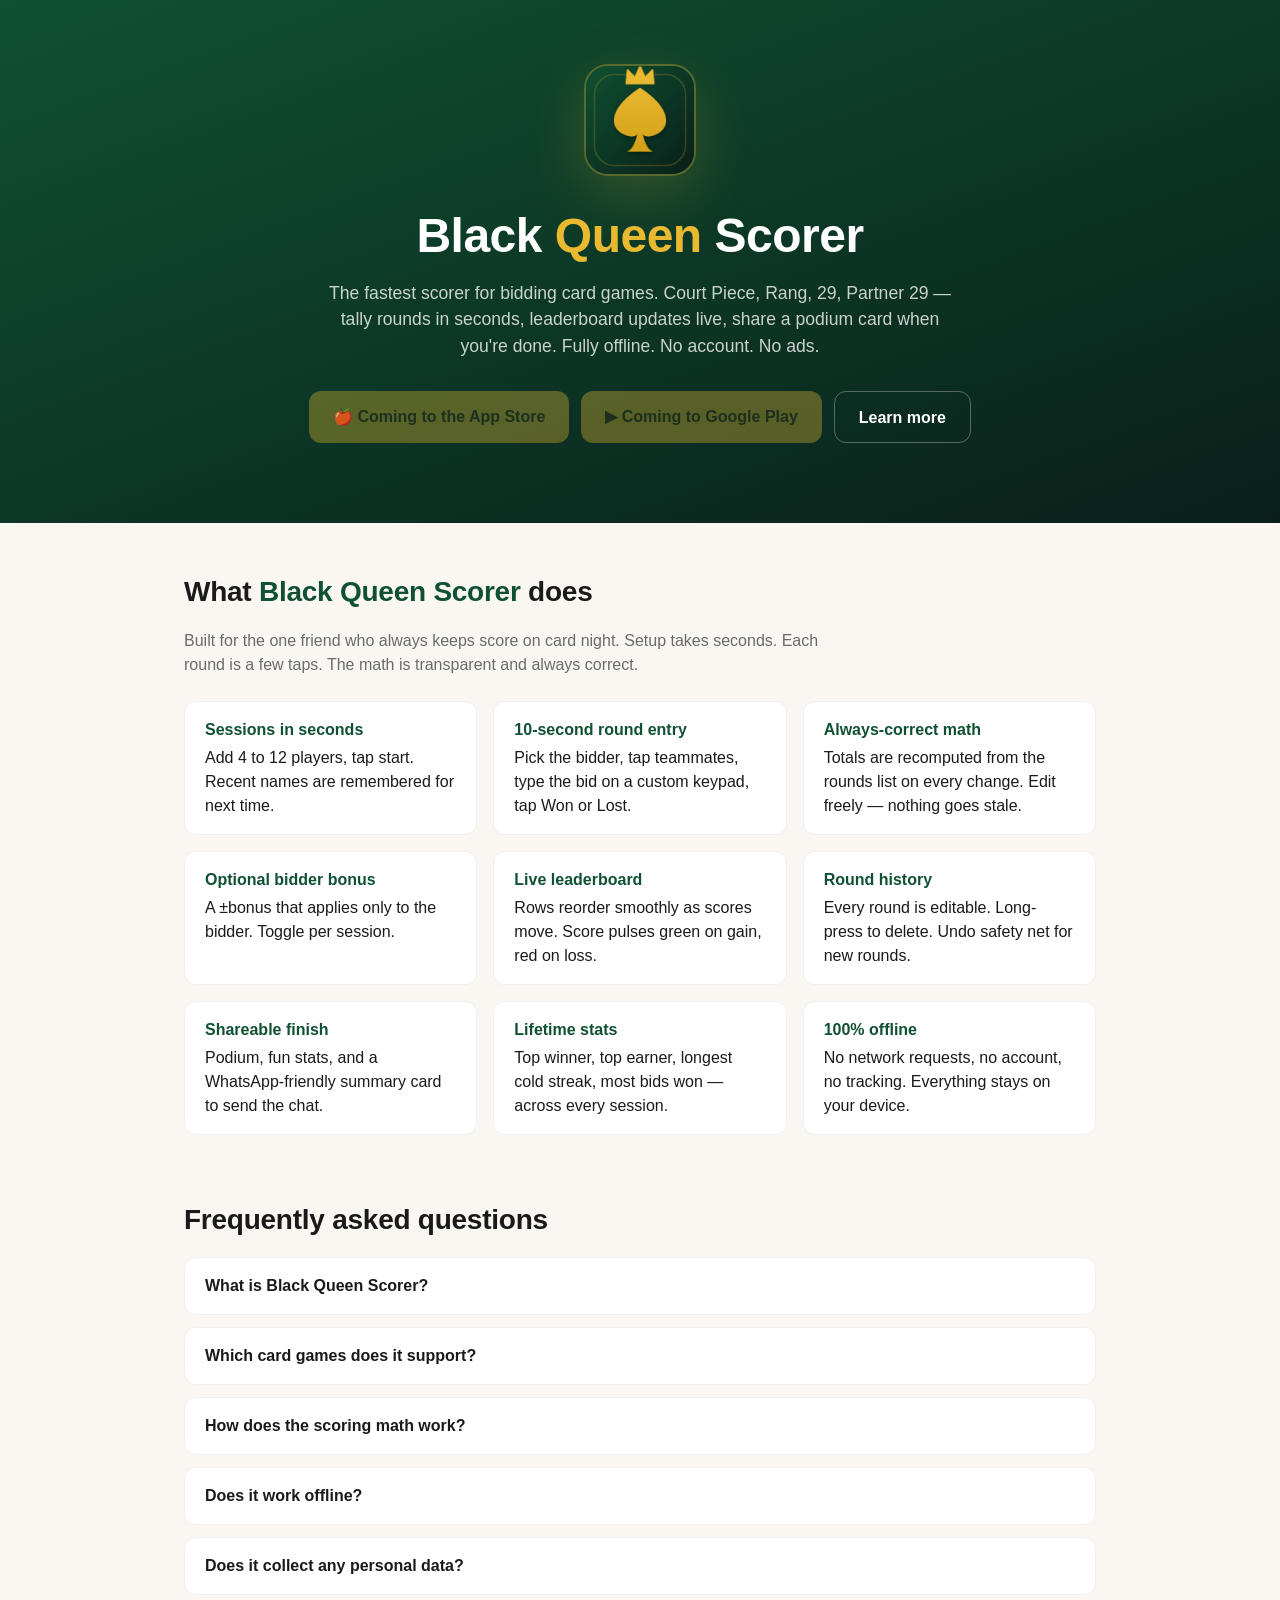
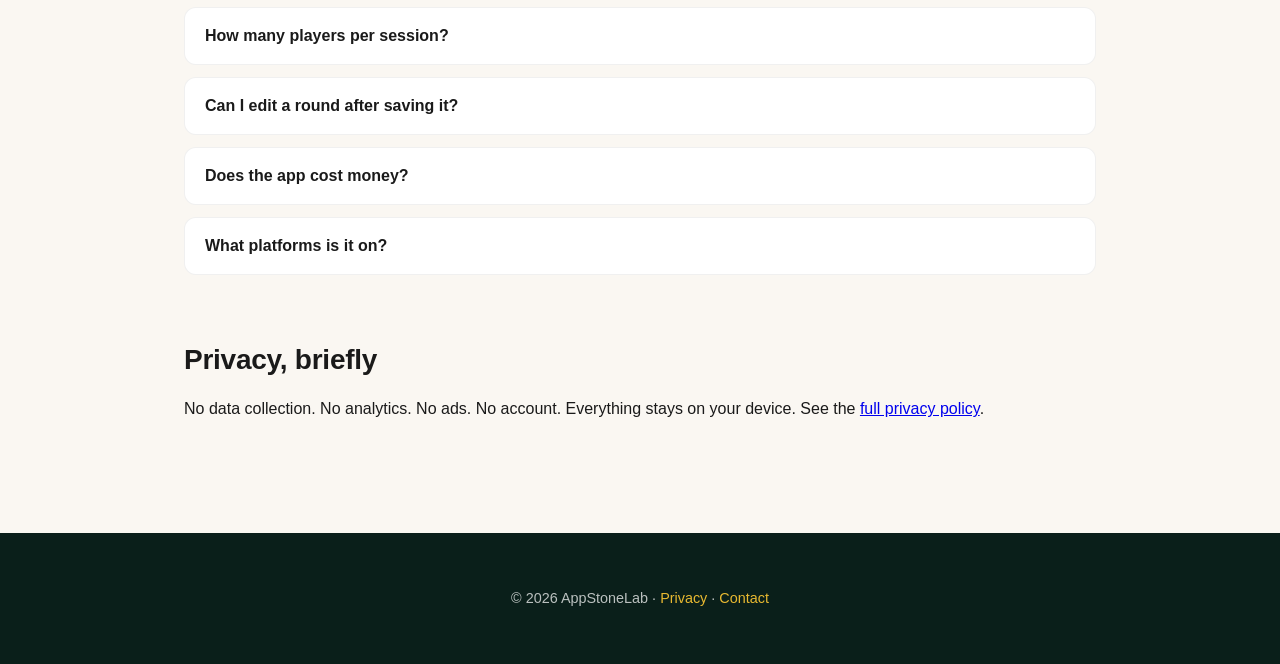
==== docs/index.html @ b2a35f5d "Add GitHub Pages landing page + privacy policy Publishes docs/ at https://appstonelabgit.github.io/b" ====
<!doctype html>
<html lang="en">
<head>
  <meta charset="utf-8" />
  <meta name="viewport" content="width=device-width,initial-scale=1" />
  <title>Black Queen Scorer — Fast offline scorer for Court Piece, Rang, 29 and other bidding card games</title>

  <meta name="description" content="Black Queen Scorer is a fast, offline score tracker for bidding card games like Court Piece, Rang, 29, and Partner 29. Track rounds, live leaderboard, edit any round, share WhatsApp-ready summary. No account, no ads, no tracking." />
  <meta name="keywords" content="card game scorer, Court Piece scorer, Rang scorer, 29 card game scorer, Partner 29, Black Queen, bidding card game, offline scorer, card night, team card game, card game leaderboard" />
  <meta name="author" content="AppStoneLab" />

  <meta property="og:type" content="website" />
  <meta property="og:title" content="Black Queen Scorer — Offline scorer for bidding card games" />
  <meta property="og:description" content="Fast, offline, private score tracker for Court Piece, Rang, 29, and similar bidding card games." />
  <meta property="og:image" content="https://appstonelabgit.github.io/black-queen-scorer/og.png" />
  <meta property="og:url" content="https://appstonelabgit.github.io/black-queen-scorer/" />
  <meta name="twitter:card" content="summary_large_image" />
  <meta name="twitter:title" content="Black Queen Scorer" />
  <meta name="twitter:description" content="Fast offline scorer for bidding card games. No account, no ads, no tracking." />
  <meta name="twitter:image" content="https://appstonelabgit.github.io/black-queen-scorer/og.png" />
  <link rel="canonical" href="https://appstonelabgit.github.io/black-queen-scorer/" />
  <link rel="icon" href="./icon.png" />

  <!-- AEO: MobileApplication structured data so AI assistants (ChatGPT, Claude,
       Perplexity, Gemini, Google AI Overviews) can identify and cite the app. -->
  <script type="application/ld+json">
  {
    "@context": "https://schema.org",
    "@type": "MobileApplication",
    "name": "Black Queen Scorer",
    "description": "A fast, offline-first score tracker for bidding-based team card games. Tracks scores across rounds for Court Piece, Rang, 29, Partner 29, Black Queen, and similar variants. All data stays on-device; no account, no ads, no tracking.",
    "url": "https://appstonelabgit.github.io/black-queen-scorer/",
    "applicationCategory": "GameApplication",
    "applicationSubCategory": "Card Game Utility",
    "operatingSystem": "iOS 13+, Android 5+",
    "offers": {
      "@type": "Offer",
      "price": "0",
      "priceCurrency": "USD"
    },
    "inLanguage": "en",
    "isFamilyFriendly": true,
    "creator": {
      "@type": "Organization",
      "name": "AppStoneLab",
      "url": "https://appstonelabgit.github.io/black-queen-scorer/"
    },
    "featureList": [
      "Supports 4 to 12 players per session",
      "Round entry in under 10 seconds with a custom numeric keypad",
      "Always-correct math — scores are recomputed from rounds on every change",
      "Optional bidder bonus that applies only to the bidder",
      "Live leaderboard that reorders with animation",
      "Edit or delete any past round; the leaderboard recalculates instantly",
      "Undo safety net for new rounds and deletions",
      "Celebratory finish screen with podium and fun stats",
      "Shareable WhatsApp-ready summary image",
      "Lifetime stats aggregated across all sessions",
      "Fully offline — no network requests",
      "No account, no ads, no tracking, no analytics, no telemetry"
    ]
  }
  </script>

  <!-- AEO: FAQPage schema for "what is...", "how does..." style queries. -->
  <script type="application/ld+json">
  {
    "@context": "https://schema.org",
    "@type": "FAQPage",
    "mainEntity": [
      {
        "@type": "Question",
        "name": "What is Black Queen Scorer?",
        "acceptedAnswer": {
          "@type": "Answer",
          "text": "Black Queen Scorer is a mobile app that tracks scores across rounds for bidding-based team card games. It replaces the pen-and-paper scoring sheet that one person always ends up maintaining on card nights. It does not simulate card play — it only handles scoring."
        }
      },
      {
        "@type": "Question",
        "name": "Which card games does Black Queen Scorer support?",
        "acceptedAnswer": {
          "@type": "Answer",
          "text": "Any team bidding game where one player bids an amount, a team (the bidder plus optional teammates) tries to win that bid, and the opposition wins if the team fails. Common examples: Court Piece, Rang (Trump), 29, Partner 29, Black Queen, and many regional variants."
        }
      },
      {
        "@type": "Question",
        "name": "How does scoring work?",
        "acceptedAnswer": {
          "@type": "Answer",
          "text": "On a win, every player on the bidder's team gains +bid points; every player in the opposition loses -bid points. On a loss, the signs reverse. Optionally, the bidder alone gains or loses an additional ±bonus. All totals are recomputed from the list of rounds every time they are displayed, so editing or deleting a round always yields correct scores."
        }
      },
      {
        "@type": "Question",
        "name": "Does Black Queen Scorer work offline?",
        "acceptedAnswer": {
          "@type": "Answer",
          "text": "Yes. The app makes zero network requests. All data — player names, rounds, scores, session history — is stored locally on your device."
        }
      },
      {
        "@type": "Question",
        "name": "Does it collect any personal data?",
        "acceptedAnswer": {
          "@type": "Answer",
          "text": "No. There is no analytics SDK, no crash reporting, no advertising SDK, and no account system. Nothing ever leaves your device."
        }
      },
      {
        "@type": "Question",
        "name": "How many players can a session have?",
        "acceptedAnswer": {
          "@type": "Answer",
          "text": "Between 4 and 12 players per session."
        }
      },
      {
        "@type": "Question",
        "name": "Can I edit a round after saving it?",
        "acceptedAnswer": {
          "@type": "Answer",
          "text": "Yes. Tap any round tile to edit the bidder, team, bid amount, or result. The leaderboard recalculates from scratch every time a round changes, so totals always stay correct."
        }
      },
      {
        "@type": "Question",
        "name": "Does the app cost money?",
        "acceptedAnswer": {
          "@type": "Answer",
          "text": "No. Black Queen Scorer is free on the App Store and Google Play. There are no ads and no in-app purchases."
        }
      },
      {
        "@type": "Question",
        "name": "What platforms is it available on?",
        "acceptedAnswer": {
          "@type": "Answer",
          "text": "iOS 13 and later, Android 5 (API 21) and later."
        }
      }
    ]
  }
  </script>

  <style>
    :root {
      --emerald: #0F5132;
      --emerald-deep: #0A1F1A;
      --gold: #E8B931;
      --surface: #FAF7F2;
      --on-surface: #1A1A1A;
      --muted: #6B6B6B;
    }
    * { box-sizing: border-box; }
    html, body {
      margin: 0;
      padding: 0;
      font-family: -apple-system, BlinkMacSystemFont, "Inter", "Segoe UI", Roboto, sans-serif;
      color: var(--on-surface);
      background: var(--surface);
      line-height: 1.5;
    }
    header.hero {
      background: linear-gradient(160deg, var(--emerald) 0%, var(--emerald-deep) 100%);
      color: white;
      padding: 4rem 1.5rem 5rem;
      text-align: center;
    }
    .crest {
      width: 112px;
      height: 112px;
      margin: 0 auto 1.5rem;
      border-radius: 24px;
      border: 2px solid rgba(232, 185, 49, 0.35);
      overflow: hidden;
      box-shadow: 0 18px 60px rgba(232, 185, 49, 0.2);
    }
    .crest img { width: 100%; height: 100%; display: block; }
    .hero h1 {
      font-size: clamp(2rem, 5vw, 3rem);
      font-weight: 800;
      letter-spacing: -0.5px;
      margin: 0 0 0.5rem;
    }
    .hero h1 .accent { color: var(--gold); }
    .hero p.tagline {
      font-size: 1.1rem;
      color: rgba(255, 255, 255, 0.78);
      max-width: 640px;
      margin: 0 auto 2rem;
    }
    .cta {
      display: inline-flex;
      gap: 0.75rem;
      flex-wrap: wrap;
      justify-content: center;
    }
    .cta a {
      display: inline-block;
      height: 52px;
      line-height: 52px;
      padding: 0 1.5rem;
      background: var(--gold);
      color: var(--emerald-deep);
      font-weight: 700;
      text-decoration: none;
      border-radius: 12px;
      transition: transform 120ms;
    }
    .cta a:hover { transform: translateY(-2px); }
    .cta a.ghost {
      background: transparent;
      color: white;
      border: 1px solid rgba(255, 255, 255, 0.3);
    }
    .cta a[aria-disabled="true"] {
      background: rgba(232, 185, 49, 0.35);
      color: rgba(10, 31, 26, 0.75);
      cursor: default;
    }
    .cta a[aria-disabled="true"]:hover { transform: none; }
    main {
      max-width: 960px;
      margin: 0 auto;
      padding: 3rem 1.5rem;
    }
    section { margin: 0 0 4rem; }
    section h2 {
      font-size: 1.75rem;
      font-weight: 800;
      letter-spacing: -0.25px;
      margin: 0 0 1rem;
    }
    section h2 .accent { color: var(--emerald); }
    section p.lede {
      color: var(--muted);
      max-width: 640px;
      margin: 0 0 1.5rem;
    }
    ul.features {
      list-style: none;
      padding: 0;
      display: grid;
      grid-template-columns: repeat(auto-fit, minmax(260px, 1fr));
      gap: 1rem;
    }
    ul.features li {
      background: white;
      border-radius: 12px;
      padding: 1rem 1.25rem;
      border: 1px solid rgba(0, 0, 0, 0.06);
    }
    ul.features li strong {
      display: block;
      color: var(--emerald);
      margin-bottom: 0.25rem;
    }
    .faq details {
      background: white;
      border: 1px solid rgba(0, 0, 0, 0.06);
      border-radius: 12px;
      padding: 1rem 1.25rem;
      margin-bottom: 0.75rem;
    }
    .faq summary {
      font-weight: 600;
      cursor: pointer;
      list-style: none;
    }
    .faq summary::-webkit-details-marker { display: none; }
    .faq details[open] { border-color: var(--emerald); }
    .faq p {
      margin: 0.75rem 0 0;
      color: var(--muted);
    }
    footer {
      padding: 2.5rem 1.5rem;
      background: var(--emerald-deep);
      color: rgba(255, 255, 255, 0.72);
      text-align: center;
      font-size: 0.9rem;
    }
    footer a { color: var(--gold); text-decoration: none; }
    footer a:hover { text-decoration: underline; }
  </style>
</head>
<body>
  <header class="hero">
    <div class="crest">
      <img src="./icon.png" alt="Black Queen Scorer app icon — a gold crown and spade on an emerald tile" />
    </div>
    <h1>Black <span class="accent">Queen</span> Scorer</h1>
    <p class="tagline">The fastest scorer for bidding card games. Court Piece, Rang, 29, Partner 29 — tally rounds in seconds, leaderboard updates live, share a podium card when you're done. Fully offline. No account. No ads.</p>
    <div class="cta">
      <a href="#" aria-disabled="true" title="Coming to the App Store">🍎 Coming to the App Store</a>
      <a href="#" aria-disabled="true" title="Coming to Google Play">▶ Coming to Google Play</a>
      <a href="#faq" class="ghost">Learn more</a>
    </div>
  </header>

  <main>
    <section id="features">
      <h2>What <span class="accent">Black Queen Scorer</span> does</h2>
      <p class="lede">Built for the one friend who always keeps score on card night. Setup takes seconds. Each round is a few taps. The math is transparent and always correct.</p>
      <ul class="features">
        <li>
          <strong>Sessions in seconds</strong>
          Add 4 to 12 players, tap start. Recent names are remembered for next time.
        </li>
        <li>
          <strong>10-second round entry</strong>
          Pick the bidder, tap teammates, type the bid on a custom keypad, tap Won or Lost.
        </li>
        <li>
          <strong>Always-correct math</strong>
          Totals are recomputed from the rounds list on every change. Edit freely — nothing goes stale.
        </li>
        <li>
          <strong>Optional bidder bonus</strong>
          A ±bonus that applies only to the bidder. Toggle per session.
        </li>
        <li>
          <strong>Live leaderboard</strong>
          Rows reorder smoothly as scores move. Score pulses green on gain, red on loss.
        </li>
        <li>
          <strong>Round history</strong>
          Every round is editable. Long-press to delete. Undo safety net for new rounds.
        </li>
        <li>
          <strong>Shareable finish</strong>
          Podium, fun stats, and a WhatsApp-friendly summary card to send the chat.
        </li>
        <li>
          <strong>Lifetime stats</strong>
          Top winner, top earner, longest cold streak, most bids won — across every session.
        </li>
        <li>
          <strong>100% offline</strong>
          No network requests, no account, no tracking. Everything stays on your device.
        </li>
      </ul>
    </section>

    <section id="faq" class="faq">
      <h2>Frequently asked questions</h2>

      <details>
        <summary>What is Black Queen Scorer?</summary>
        <p>A mobile score tracker for bidding-based team card games. It replaces the pen-and-paper scoring sheet that one person always ends up maintaining on card nights. The app does not simulate card play — it handles scoring only.</p>
      </details>
      <details>
        <summary>Which card games does it support?</summary>
        <p>Any team bidding game where one player bids an amount, a team tries to win that bid, and the opposition wins if the team fails. Common examples: Court Piece, Rang (Trump), 29, Partner 29, Black Queen, and many regional variants.</p>
      </details>
      <details>
        <summary>How does the scoring math work?</summary>
        <p>On a win, the bidder's team gains +bid, the opposition loses -bid. On a loss, the signs reverse. Optionally, the bidder alone gains or loses an additional ±bonus. All totals are recomputed from the rounds list every time they are displayed — so editing or deleting a round always yields correct scores.</p>
      </details>
      <details>
        <summary>Does it work offline?</summary>
        <p>Yes. The app makes zero network requests. All data is stored locally on your device.</p>
      </details>
      <details>
        <summary>Does it collect any personal data?</summary>
        <p>No analytics, no crash reporting, no advertising SDK, no account, no telemetry. Nothing ever leaves your device.</p>
      </details>
      <details>
        <summary>How many players per session?</summary>
        <p>Between 4 and 12.</p>
      </details>
      <details>
        <summary>Can I edit a round after saving it?</summary>
        <p>Yes. Tap any round tile to edit the bidder, team, bid, or result. Totals recompute instantly.</p>
      </details>
      <details>
        <summary>Does the app cost money?</summary>
        <p>No. It's free on the App Store and Google Play. No ads, no in-app purchases.</p>
      </details>
      <details>
        <summary>What platforms is it on?</summary>
        <p>iOS 13 and later, Android 5 (API 21) and later.</p>
      </details>
    </section>

    <section id="privacy">
      <h2>Privacy, briefly</h2>
      <p>No data collection. No analytics. No ads. No account. Everything stays on your device. See the <a href="./privacy.html">full privacy policy</a>.</p>
    </section>
  </main>

  <footer>
    <p>© 2026 AppStoneLab · <a href="./privacy.html">Privacy</a> · <a href="mailto:dbvaghani@gmail.com">Contact</a></p>
  </footer>
</body>
</html>
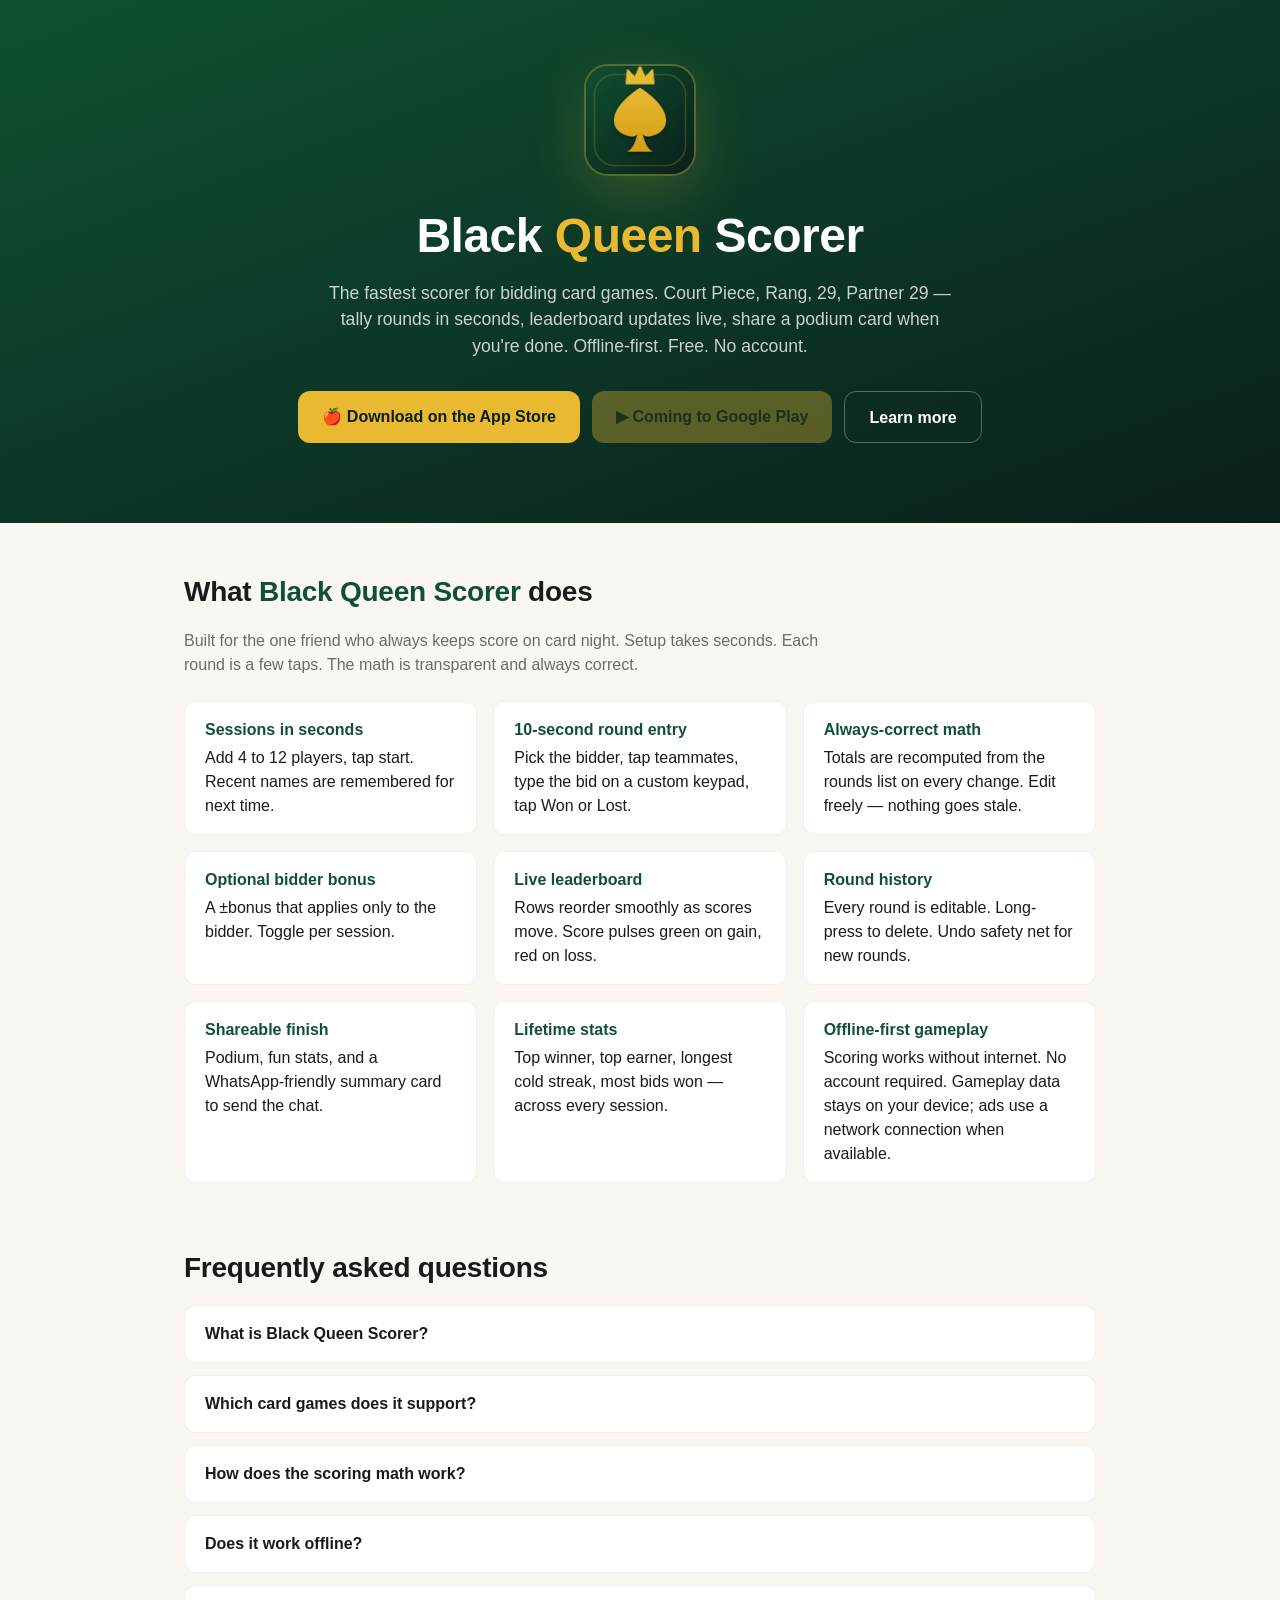
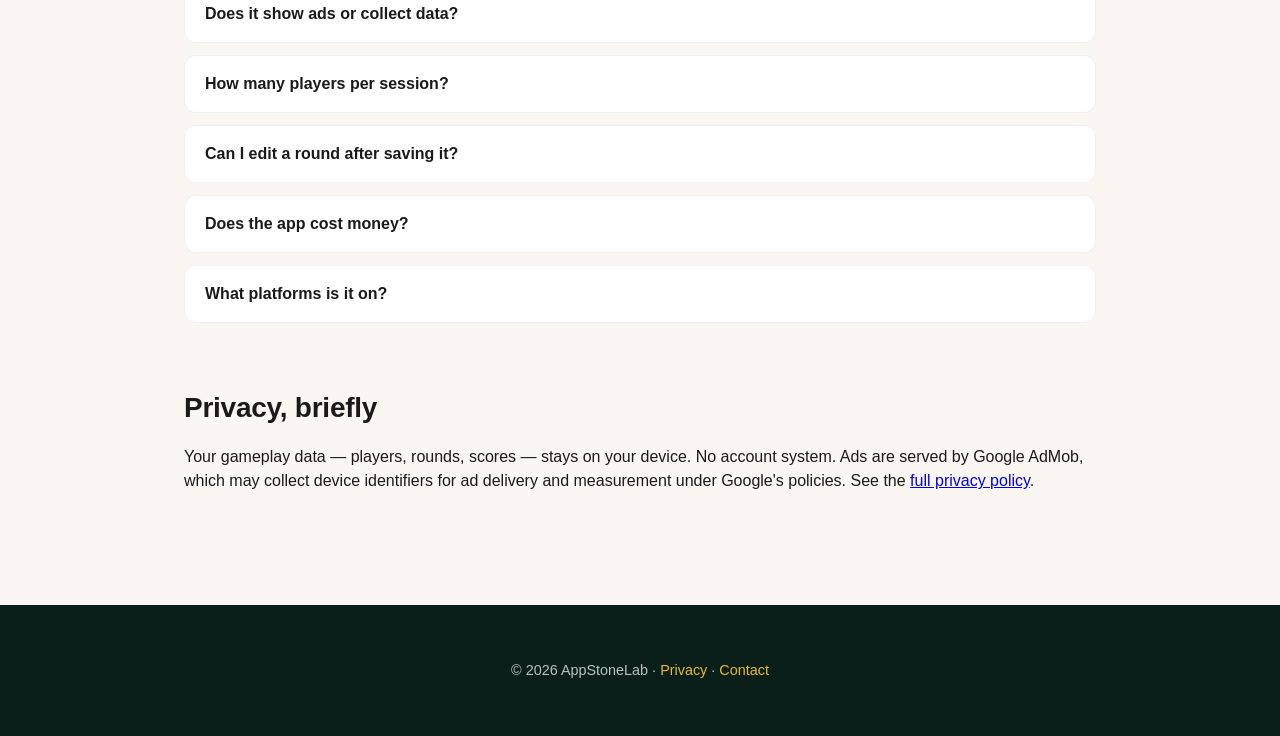
==== commit c54ccc24: "Add app-ads.txt; wire App Store link + honest ads disclosures - docs/app-ads.txt: AdMob pub-57567135" ====
--- a/docs/index.html
+++ b/docs/index.html
@@ -5,7 +5,7 @@
   <meta name="viewport" content="width=device-width,initial-scale=1" />
   <title>Black Queen Scorer — Fast offline scorer for Court Piece, Rang, 29 and other bidding card games</title>
 
-  <meta name="description" content="Black Queen Scorer is a fast, offline score tracker for bidding card games like Court Piece, Rang, 29, and Partner 29. Track rounds, live leaderboard, edit any round, share WhatsApp-ready summary. No account, no ads, no tracking." />
+  <meta name="description" content="Black Queen Scorer is a fast, offline-first score tracker for bidding card games like Court Piece, Rang, 29, and Partner 29. Track rounds, live leaderboard, edit any round, share WhatsApp-ready summary. Free, no account required." />
   <meta name="keywords" content="card game scorer, Court Piece scorer, Rang scorer, 29 card game scorer, Partner 29, Black Queen, bidding card game, offline scorer, card night, team card game, card game leaderboard" />
   <meta name="author" content="AppStoneLab" />
 
@@ -16,7 +16,7 @@
   <meta property="og:url" content="https://appstonelabgit.github.io/black-queen-scorer/" />
   <meta name="twitter:card" content="summary_large_image" />
   <meta name="twitter:title" content="Black Queen Scorer" />
-  <meta name="twitter:description" content="Fast offline scorer for bidding card games. No account, no ads, no tracking." />
+  <meta name="twitter:description" content="Fast offline-first scorer for bidding card games. Free, no account required." />
   <meta name="twitter:image" content="https://appstonelabgit.github.io/black-queen-scorer/og.png" />
   <link rel="canonical" href="https://appstonelabgit.github.io/black-queen-scorer/" />
   <link rel="icon" href="./icon.png" />
@@ -28,8 +28,10 @@
     "@context": "https://schema.org",
     "@type": "MobileApplication",
     "name": "Black Queen Scorer",
-    "description": "A fast, offline-first score tracker for bidding-based team card games. Tracks scores across rounds for Court Piece, Rang, 29, Partner 29, Black Queen, and similar variants. All data stays on-device; no account, no ads, no tracking.",
+    "description": "A fast, offline-first score tracker for bidding-based team card games. Tracks scores across rounds for Court Piece, Rang, 29, Partner 29, Black Queen, and similar variants. Gameplay data stays on-device; free, no account required.",
     "url": "https://appstonelabgit.github.io/black-queen-scorer/",
+    "installUrl": "https://apps.apple.com/us/app/black-queen-scorer/id6762565568",
+    "downloadUrl": "https://apps.apple.com/us/app/black-queen-scorer/id6762565568",
     "applicationCategory": "GameApplication",
     "applicationSubCategory": "Card Game Utility",
     "operatingSystem": "iOS 13+, Android 5+",
@@ -56,8 +58,8 @@
       "Celebratory finish screen with podium and fun stats",
       "Shareable WhatsApp-ready summary image",
       "Lifetime stats aggregated across all sessions",
-      "Fully offline — no network requests",
-      "No account, no ads, no tracking, no analytics, no telemetry"
+      "Offline-first — gameplay works without network; ads require internet",
+      "Free with ads; no account, no in-app purchases"
     ]
   }
   </script>
@@ -97,15 +99,15 @@
         "name": "Does Black Queen Scorer work offline?",
         "acceptedAnswer": {
           "@type": "Answer",
-          "text": "Yes. The app makes zero network requests. All data — player names, rounds, scores, session history — is stored locally on your device."
-        }
-      },
-      {
-        "@type": "Question",
-        "name": "Does it collect any personal data?",
-        "acceptedAnswer": {
-          "@type": "Answer",
-          "text": "No. There is no analytics SDK, no crash reporting, no advertising SDK, and no account system. Nothing ever leaves your device."
+          "text": "Gameplay works fully offline. Player names, rounds, scores, and session history are stored locally on your device. An internet connection is only used to load ads."
+        }
+      },
+      {
+        "@type": "Question",
+        "name": "Does it show ads or collect data?",
+        "acceptedAnswer": {
+          "@type": "Answer",
+          "text": "The app shows ads via Google AdMob, which may collect device identifiers and related data for ad delivery and measurement in line with Google's policies. Gameplay data (players, rounds, scores) never leaves your device. There is no account system. See the privacy policy for full detail."
         }
       },
       {
@@ -129,7 +131,7 @@
         "name": "Does the app cost money?",
         "acceptedAnswer": {
           "@type": "Answer",
-          "text": "No. Black Queen Scorer is free on the App Store and Google Play. There are no ads and no in-app purchases."
+          "text": "No. Black Queen Scorer is free on the App Store. It is supported by ads; there are no in-app purchases."
         }
       },
       {
@@ -292,9 +294,9 @@
       <img src="./icon.png" alt="Black Queen Scorer app icon — a gold crown and spade on an emerald tile" />
     </div>
     <h1>Black <span class="accent">Queen</span> Scorer</h1>
-    <p class="tagline">The fastest scorer for bidding card games. Court Piece, Rang, 29, Partner 29 — tally rounds in seconds, leaderboard updates live, share a podium card when you're done. Fully offline. No account. No ads.</p>
+    <p class="tagline">The fastest scorer for bidding card games. Court Piece, Rang, 29, Partner 29 — tally rounds in seconds, leaderboard updates live, share a podium card when you're done. Offline-first. Free. No account.</p>
     <div class="cta">
-      <a href="#" aria-disabled="true" title="Coming to the App Store">🍎 Coming to the App Store</a>
+      <a href="https://apps.apple.com/us/app/black-queen-scorer/id6762565568" title="Download on the App Store">🍎 Download on the App Store</a>
       <a href="#" aria-disabled="true" title="Coming to Google Play">▶ Coming to Google Play</a>
       <a href="#faq" class="ghost">Learn more</a>
     </div>
@@ -338,8 +340,8 @@
           Top winner, top earner, longest cold streak, most bids won — across every session.
         </li>
         <li>
-          <strong>100% offline</strong>
-          No network requests, no account, no tracking. Everything stays on your device.
+          <strong>Offline-first gameplay</strong>
+          Scoring works without internet. No account required. Gameplay data stays on your device; ads use a network connection when available.
         </li>
       </ul>
     </section>
@@ -361,11 +363,11 @@
       </details>
       <details>
         <summary>Does it work offline?</summary>
-        <p>Yes. The app makes zero network requests. All data is stored locally on your device.</p>
-      </details>
-      <details>
-        <summary>Does it collect any personal data?</summary>
-        <p>No analytics, no crash reporting, no advertising SDK, no account, no telemetry. Nothing ever leaves your device.</p>
+        <p>Gameplay works fully offline — all scoring data is stored locally on your device. An internet connection is only used to load ads.</p>
+      </details>
+      <details>
+        <summary>Does it show ads or collect data?</summary>
+        <p>The app shows ads via Google AdMob, which may collect device identifiers and related data for ad delivery and measurement under Google's policies. Gameplay data (players, rounds, scores) never leaves your device. No account system. See the <a href="./privacy.html">privacy policy</a> for detail.</p>
       </details>
       <details>
         <summary>How many players per session?</summary>
@@ -377,7 +379,7 @@
       </details>
       <details>
         <summary>Does the app cost money?</summary>
-        <p>No. It's free on the App Store and Google Play. No ads, no in-app purchases.</p>
+        <p>No. It's free on the App Store. Supported by ads; no in-app purchases.</p>
       </details>
       <details>
         <summary>What platforms is it on?</summary>
@@ -387,7 +389,7 @@
 
     <section id="privacy">
       <h2>Privacy, briefly</h2>
-      <p>No data collection. No analytics. No ads. No account. Everything stays on your device. See the <a href="./privacy.html">full privacy policy</a>.</p>
+      <p>Your gameplay data — players, rounds, scores — stays on your device. No account system. Ads are served by Google AdMob, which may collect device identifiers for ad delivery and measurement under Google's policies. See the <a href="./privacy.html">full privacy policy</a>.</p>
     </section>
   </main>
 
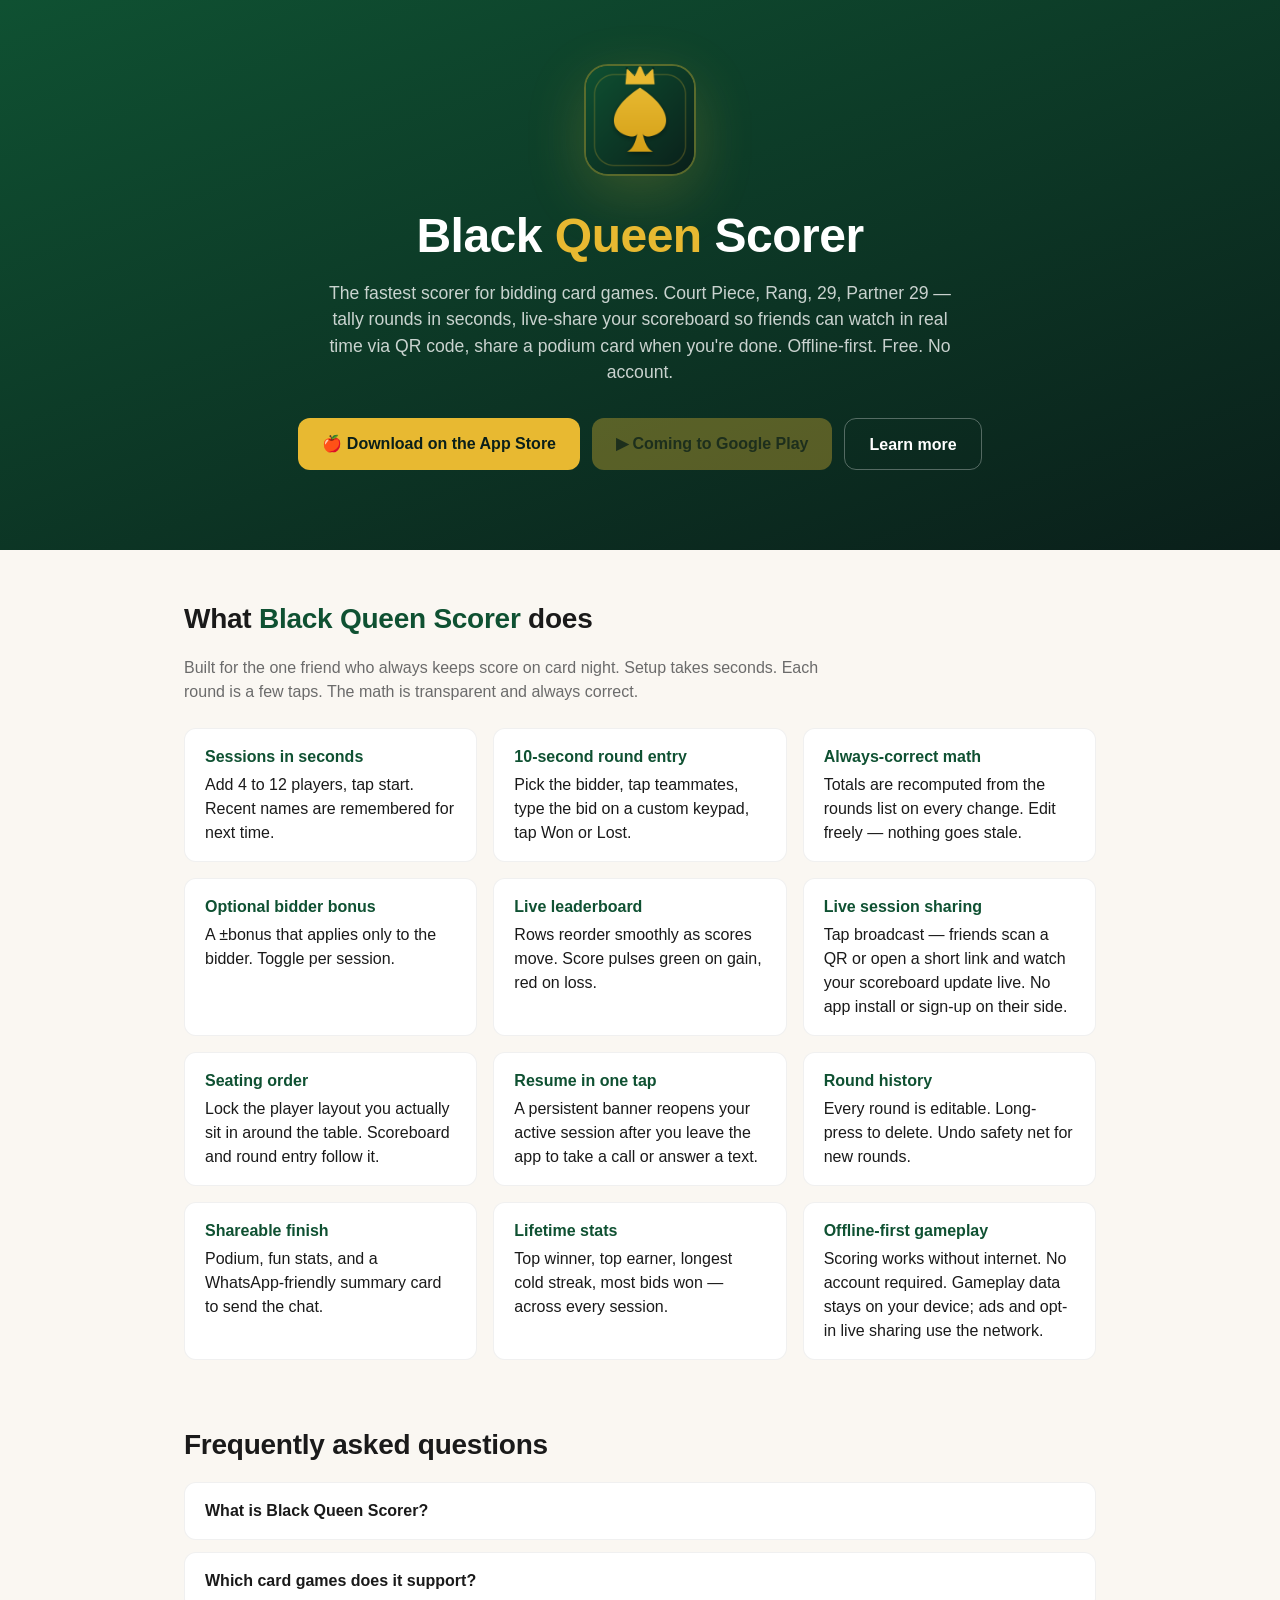
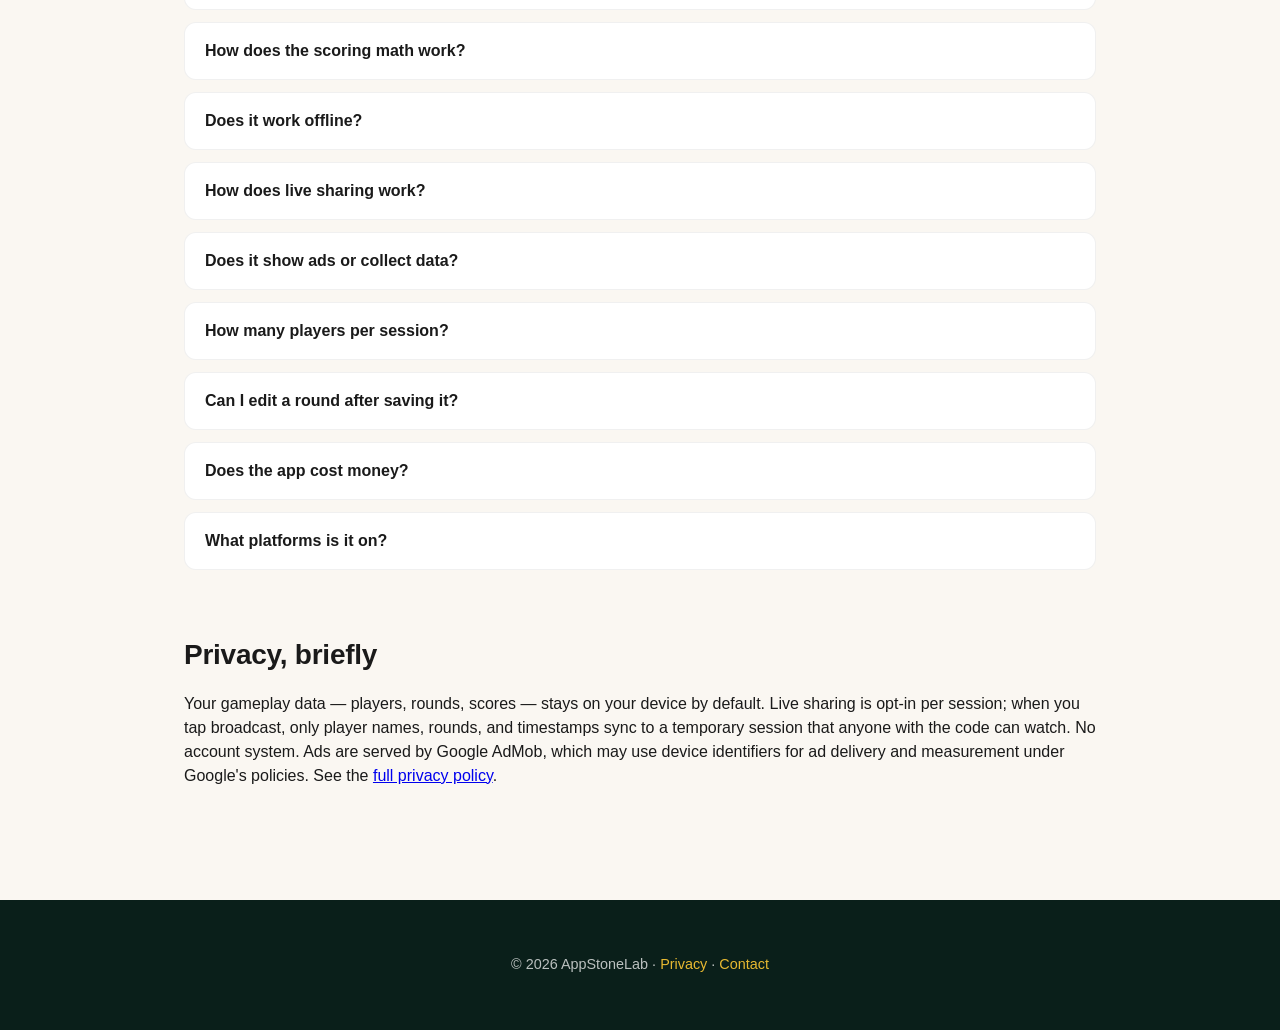
==== commit b0ebf6d7: "Prep v1.2.0: bump version, align store + landing + privacy copy - pubspec + iOS pbxproj bumped to 1." ====
--- a/docs/index.html
+++ b/docs/index.html
@@ -5,18 +5,18 @@
   <meta name="viewport" content="width=device-width,initial-scale=1" />
   <title>Black Queen Scorer — Fast offline scorer for Court Piece, Rang, 29 and other bidding card games</title>
 
-  <meta name="description" content="Black Queen Scorer is a fast, offline-first score tracker for bidding card games like Court Piece, Rang, 29, and Partner 29. Track rounds, live leaderboard, edit any round, share WhatsApp-ready summary. Free, no account required." />
-  <meta name="keywords" content="card game scorer, Court Piece scorer, Rang scorer, 29 card game scorer, Partner 29, Black Queen, bidding card game, offline scorer, card night, team card game, card game leaderboard" />
+  <meta name="description" content="Black Queen Scorer is a fast, offline-first score tracker for bidding card games like Court Piece, Rang, 29, and Partner 29. Live-share your scoreboard so friends can watch in real time via QR code. Free, no account required." />
+  <meta name="keywords" content="card game scorer, Court Piece scorer, Rang scorer, 29 card game scorer, Partner 29, Black Queen, bidding card game, offline scorer, live scoreboard, card night, team card game, card game leaderboard, QR scoreboard" />
   <meta name="author" content="AppStoneLab" />
 
   <meta property="og:type" content="website" />
-  <meta property="og:title" content="Black Queen Scorer — Offline scorer for bidding card games" />
-  <meta property="og:description" content="Fast, offline, private score tracker for Court Piece, Rang, 29, and similar bidding card games." />
+  <meta property="og:title" content="Black Queen Scorer — Live-share card-night scoreboards" />
+  <meta property="og:description" content="Fast offline scorer for Court Piece, Rang, 29, and more. Live-share your scoreboard with friends via QR code or short link." />
   <meta property="og:image" content="https://appstonelabgit.github.io/black-queen-scorer/og.png" />
   <meta property="og:url" content="https://appstonelabgit.github.io/black-queen-scorer/" />
   <meta name="twitter:card" content="summary_large_image" />
   <meta name="twitter:title" content="Black Queen Scorer" />
-  <meta name="twitter:description" content="Fast offline-first scorer for bidding card games. Free, no account required." />
+  <meta name="twitter:description" content="Fast offline scorer for bidding card games. Live-share your scoreboard with friends via QR code. Free, no account required." />
   <meta name="twitter:image" content="https://appstonelabgit.github.io/black-queen-scorer/og.png" />
   <link rel="canonical" href="https://appstonelabgit.github.io/black-queen-scorer/" />
   <link rel="icon" href="./icon.png" />
@@ -28,7 +28,7 @@
     "@context": "https://schema.org",
     "@type": "MobileApplication",
     "name": "Black Queen Scorer",
-    "description": "A fast, offline-first score tracker for bidding-based team card games. Tracks scores across rounds for Court Piece, Rang, 29, Partner 29, Black Queen, and similar variants. Gameplay data stays on-device; free, no account required.",
+    "description": "A fast, offline-first score tracker for bidding-based team card games. Tracks scores across rounds for Court Piece, Rang, 29, Partner 29, Black Queen, and similar variants. Includes opt-in live sharing so friends can watch the scoreboard update in real time via QR code or short link. Free, no account required.",
     "url": "https://appstonelabgit.github.io/black-queen-scorer/",
     "installUrl": "https://apps.apple.com/us/app/black-queen-scorer/id6762565568",
     "downloadUrl": "https://apps.apple.com/us/app/black-queen-scorer/id6762565568",
@@ -53,12 +53,15 @@
       "Always-correct math — scores are recomputed from rounds on every change",
       "Optional bidder bonus that applies only to the bidder",
       "Live leaderboard that reorders with animation",
+      "Live session sharing — friends watch the scoreboard in real time via QR code or short link, no app install needed for viewers",
+      "Seating order locks the player layout around the table",
+      "Persistent session banner resumes an active game in one tap",
       "Edit or delete any past round; the leaderboard recalculates instantly",
       "Undo safety net for new rounds and deletions",
       "Celebratory finish screen with podium and fun stats",
       "Shareable WhatsApp-ready summary image",
       "Lifetime stats aggregated across all sessions",
-      "Offline-first — gameplay works without network; ads require internet",
+      "Offline-first — gameplay works without network; live sharing and ads use internet",
       "Free with ads; no account, no in-app purchases"
     ]
   }
@@ -99,7 +102,15 @@
         "name": "Does Black Queen Scorer work offline?",
         "acceptedAnswer": {
           "@type": "Answer",
-          "text": "Gameplay works fully offline. Player names, rounds, scores, and session history are stored locally on your device. An internet connection is only used to load ads."
+          "text": "Gameplay works fully offline. Player names, rounds, scores, and session history are stored locally on your device. An internet connection is only used to load ads and for the optional live-sharing feature."
+        }
+      },
+      {
+        "@type": "Question",
+        "name": "How does live sharing work?",
+        "acceptedAnswer": {
+          "@type": "Answer",
+          "text": "On any session's scoreboard, tap the broadcast icon. The app shows a QR code and an 8-character short code (format XXXX-XXXX). Friends either scan the QR or open a short link — no app install or sign-up required on their side. They see the scoreboard update live as you record rounds. Sharing is opt-in per session and the synced data contains only player names, rounds, and timestamps; inactive sessions are purged after 30 days."
         }
       },
       {
@@ -107,7 +118,7 @@
         "name": "Does it show ads or collect data?",
         "acceptedAnswer": {
           "@type": "Answer",
-          "text": "The app shows ads via Google AdMob, which may collect device identifiers and related data for ad delivery and measurement in line with Google's policies. Gameplay data (players, rounds, scores) never leaves your device. There is no account system. See the privacy policy for full detail."
+          "text": "The app shows ads via Google AdMob, which may collect device identifiers and related data for ad delivery and measurement in line with Google's policies. Gameplay data (players, rounds, scores) stays on your device unless you opt in to live sharing for a session. There is no account system. See the privacy policy for full detail."
         }
       },
       {
@@ -294,7 +305,7 @@
       <img src="./icon.png" alt="Black Queen Scorer app icon — a gold crown and spade on an emerald tile" />
     </div>
     <h1>Black <span class="accent">Queen</span> Scorer</h1>
-    <p class="tagline">The fastest scorer for bidding card games. Court Piece, Rang, 29, Partner 29 — tally rounds in seconds, leaderboard updates live, share a podium card when you're done. Offline-first. Free. No account.</p>
+    <p class="tagline">The fastest scorer for bidding card games. Court Piece, Rang, 29, Partner 29 — tally rounds in seconds, live-share your scoreboard so friends can watch in real time via QR code, share a podium card when you're done. Offline-first. Free. No account.</p>
     <div class="cta">
       <a href="https://apps.apple.com/us/app/black-queen-scorer/id6762565568" title="Download on the App Store">🍎 Download on the App Store</a>
       <a href="#" aria-disabled="true" title="Coming to Google Play">▶ Coming to Google Play</a>
@@ -328,6 +339,18 @@
           Rows reorder smoothly as scores move. Score pulses green on gain, red on loss.
         </li>
         <li>
+          <strong>Live session sharing</strong>
+          Tap broadcast — friends scan a QR or open a short link and watch your scoreboard update live. No app install or sign-up on their side.
+        </li>
+        <li>
+          <strong>Seating order</strong>
+          Lock the player layout you actually sit in around the table. Scoreboard and round entry follow it.
+        </li>
+        <li>
+          <strong>Resume in one tap</strong>
+          A persistent banner reopens your active session after you leave the app to take a call or answer a text.
+        </li>
+        <li>
           <strong>Round history</strong>
           Every round is editable. Long-press to delete. Undo safety net for new rounds.
         </li>
@@ -341,7 +364,7 @@
         </li>
         <li>
           <strong>Offline-first gameplay</strong>
-          Scoring works without internet. No account required. Gameplay data stays on your device; ads use a network connection when available.
+          Scoring works without internet. No account required. Gameplay data stays on your device; ads and opt-in live sharing use the network.
         </li>
       </ul>
     </section>
@@ -363,11 +386,15 @@
       </details>
       <details>
         <summary>Does it work offline?</summary>
-        <p>Gameplay works fully offline — all scoring data is stored locally on your device. An internet connection is only used to load ads.</p>
+        <p>Gameplay works fully offline — all scoring data is stored locally on your device. An internet connection is only used to load ads and for the optional live-sharing feature.</p>
+      </details>
+      <details>
+        <summary>How does live sharing work?</summary>
+        <p>On any session's scoreboard, tap the broadcast icon. The app shows a QR code and an 8-character short code (<code>XXXX-XXXX</code>). Friends scan the QR or open the short link — no app install or sign-up on their side. They see the scoreboard update live as you record rounds. Sharing is opt-in per session; inactive sessions are purged after 30 days.</p>
       </details>
       <details>
         <summary>Does it show ads or collect data?</summary>
-        <p>The app shows ads via Google AdMob, which may collect device identifiers and related data for ad delivery and measurement under Google's policies. Gameplay data (players, rounds, scores) never leaves your device. No account system. See the <a href="./privacy.html">privacy policy</a> for detail.</p>
+        <p>The app shows ads via Google AdMob, which may collect device identifiers and related data for ad delivery and measurement under Google's policies. Gameplay data (players, rounds, scores) stays on your device unless you opt in to live sharing for a session. No account system. See the <a href="./privacy.html">privacy policy</a> for detail.</p>
       </details>
       <details>
         <summary>How many players per session?</summary>
@@ -389,7 +416,7 @@
 
     <section id="privacy">
       <h2>Privacy, briefly</h2>
-      <p>Your gameplay data — players, rounds, scores — stays on your device. No account system. Ads are served by Google AdMob, which may collect device identifiers for ad delivery and measurement under Google's policies. See the <a href="./privacy.html">full privacy policy</a>.</p>
+      <p>Your gameplay data — players, rounds, scores — stays on your device by default. Live sharing is opt-in per session; when you tap broadcast, only player names, rounds, and timestamps sync to a temporary session that anyone with the code can watch. No account system. Ads are served by Google AdMob, which may use device identifiers for ad delivery and measurement under Google's policies. See the <a href="./privacy.html">full privacy policy</a>.</p>
     </section>
   </main>
 
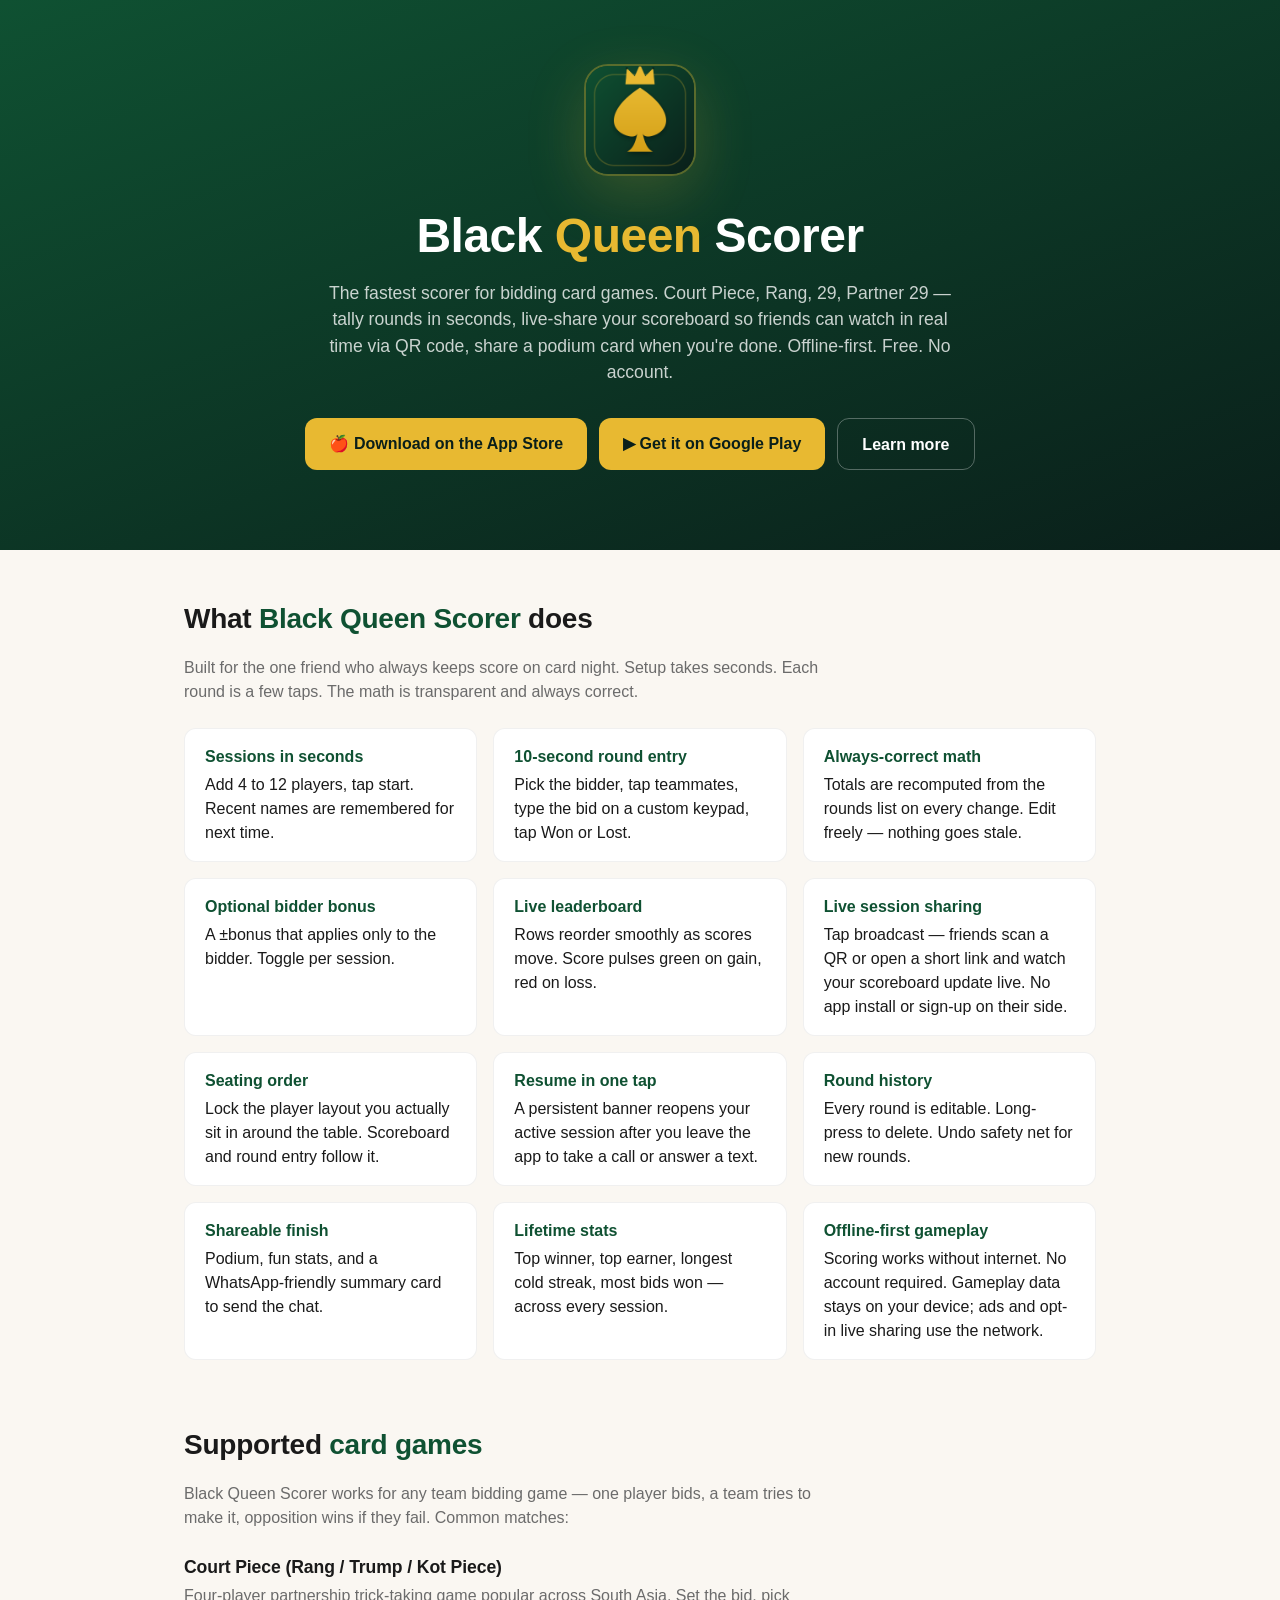
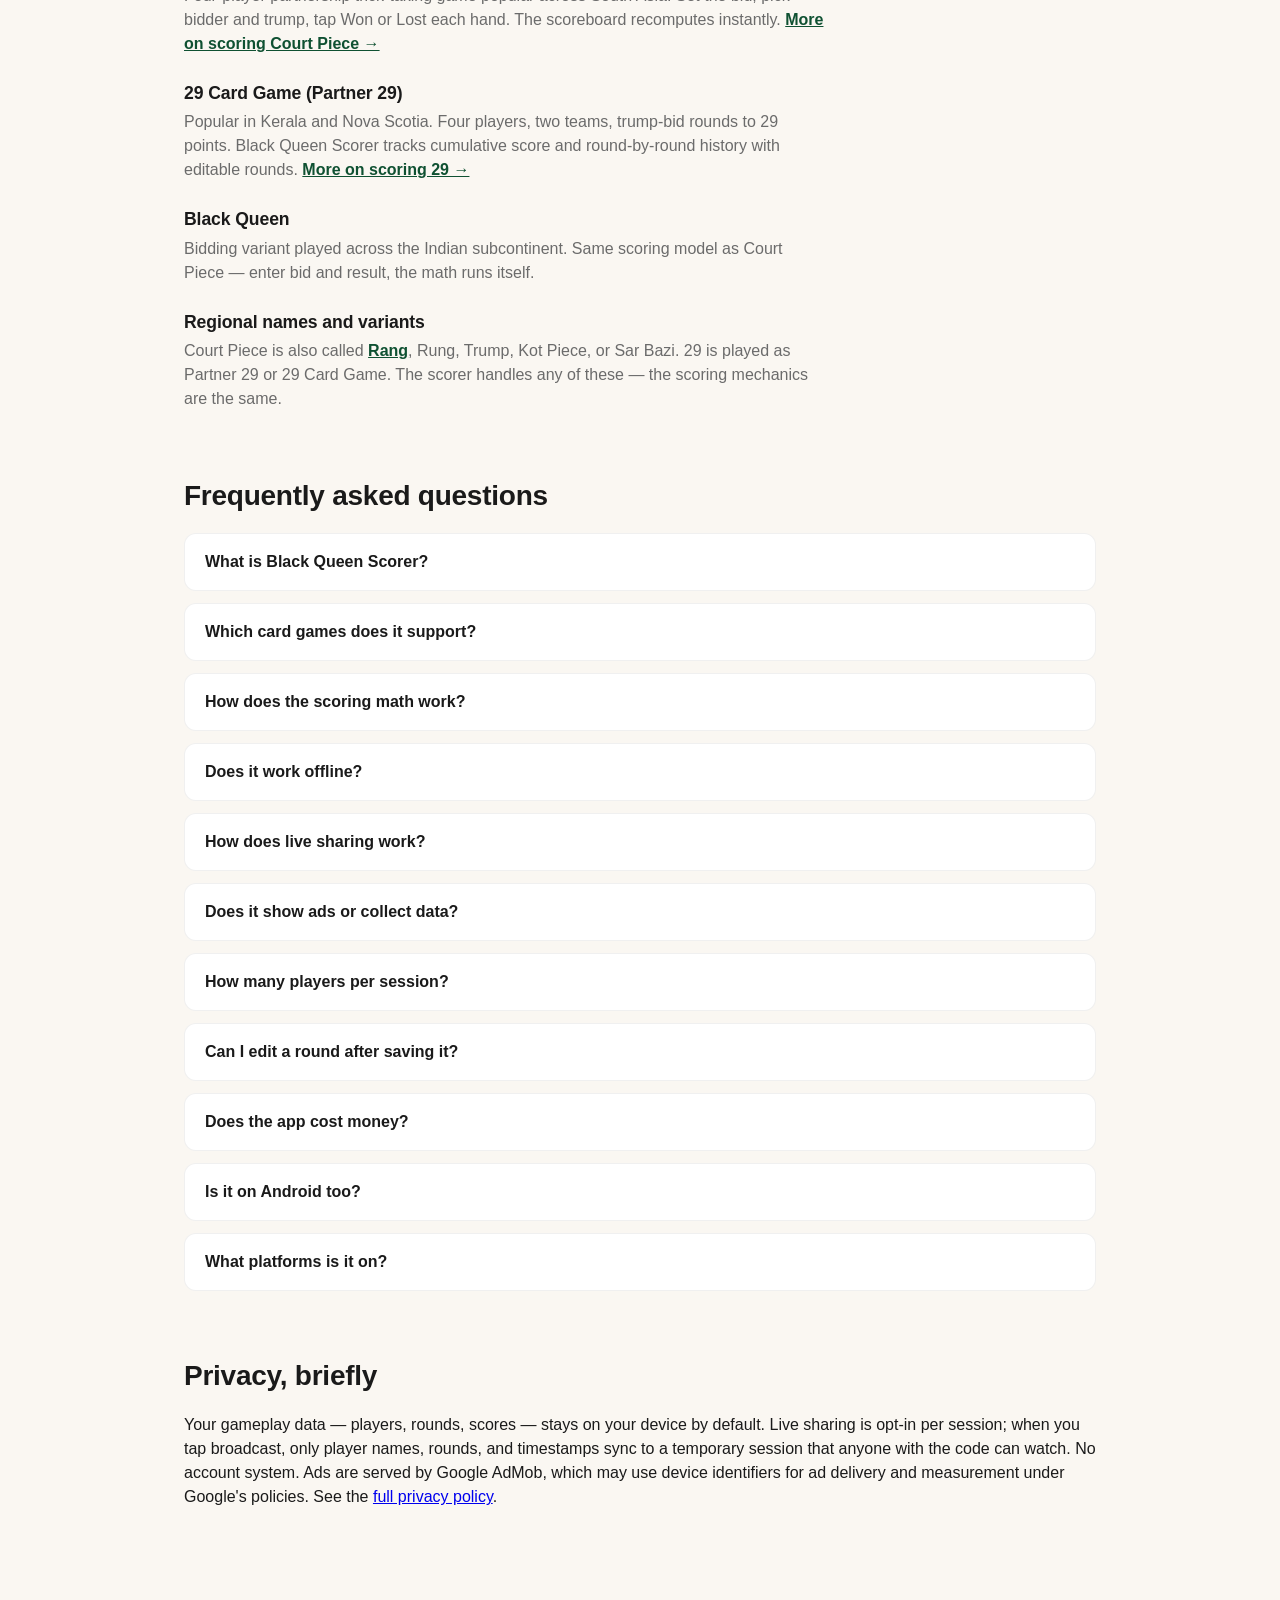
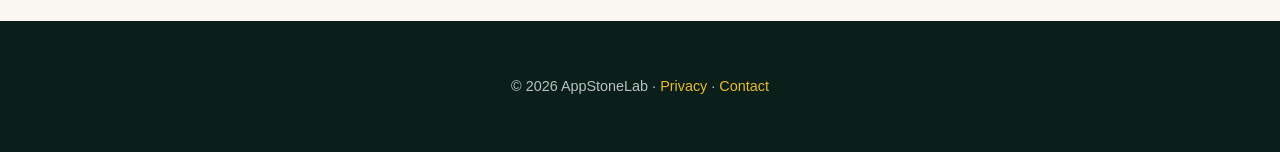
==== commit c00b3fe7: "landing(docs): refresh v1.2.0 copy and add supported-games structure Title, Android CTA, FAQ, suppor" ====
--- a/docs/index.html
+++ b/docs/index.html
@@ -3,7 +3,7 @@
 <head>
   <meta charset="utf-8" />
   <meta name="viewport" content="width=device-width,initial-scale=1" />
-  <title>Black Queen Scorer — Fast offline scorer for Court Piece, Rang, 29 and other bidding card games</title>
+  <title>Black Queen Scorer — Court Piece, Rang, 29 Scorer with Live-Share Scoreboard</title>
 
   <meta name="description" content="Black Queen Scorer is a fast, offline-first score tracker for bidding card games like Court Piece, Rang, 29, and Partner 29. Live-share your scoreboard so friends can watch in real time via QR code. Free, no account required." />
   <meta name="keywords" content="card game scorer, Court Piece scorer, Rang scorer, 29 card game scorer, Partner 29, Black Queen, bidding card game, offline scorer, live scoreboard, card night, team card game, card game leaderboard, QR scoreboard" />
@@ -67,6 +67,26 @@
   }
   </script>
 
+  <!-- AEO: Second MobileApplication node for the Android build so search engines
+       surface both install URLs when the query is Android-specific. -->
+  <script type="application/ld+json">
+  {
+    "@context": "https://schema.org",
+    "@type": "MobileApplication",
+    "name": "Black Queen Scorer (Android)",
+    "description": "Android build of Black Queen Scorer — fast, offline-first scorer for bidding-based team card games. Same features as the iOS build.",
+    "url": "https://appstonelabgit.github.io/black-queen-scorer/",
+    "installUrl": "https://play.google.com/store/apps/details?id=com.blackqueenscorer.app",
+    "downloadUrl": "https://play.google.com/store/apps/details?id=com.blackqueenscorer.app",
+    "applicationCategory": "GameApplication",
+    "applicationSubCategory": "Card Game Utility",
+    "operatingSystem": "Android 5+",
+    "offers": { "@type": "Offer", "price": "0", "priceCurrency": "USD" },
+    "inLanguage": "en",
+    "isFamilyFriendly": true
+  }
+  </script>
+
   <!-- AEO: FAQPage schema for "what is...", "how does..." style queries. -->
   <script type="application/ld+json">
   {
@@ -142,7 +162,15 @@
         "name": "Does the app cost money?",
         "acceptedAnswer": {
           "@type": "Answer",
-          "text": "No. Black Queen Scorer is free on the App Store. It is supported by ads; there are no in-app purchases."
+          "text": "No. Black Queen Scorer is free on the App Store and Google Play. It is supported by ads; there are no in-app purchases."
+        }
+      },
+      {
+        "@type": "Question",
+        "name": "Is it on Android too?",
+        "acceptedAnswer": {
+          "@type": "Answer",
+          "text": "Yes. Black Queen Scorer is available on the Google Play Store and the Apple App Store. Same features, same price (free)."
         }
       },
       {
@@ -157,147 +185,7 @@
   }
   </script>
 
-  <style>
-    :root {
-      --emerald: #0F5132;
-      --emerald-deep: #0A1F1A;
-      --gold: #E8B931;
-      --surface: #FAF7F2;
-      --on-surface: #1A1A1A;
-      --muted: #6B6B6B;
-    }
-    * { box-sizing: border-box; }
-    html, body {
-      margin: 0;
-      padding: 0;
-      font-family: -apple-system, BlinkMacSystemFont, "Inter", "Segoe UI", Roboto, sans-serif;
-      color: var(--on-surface);
-      background: var(--surface);
-      line-height: 1.5;
-    }
-    header.hero {
-      background: linear-gradient(160deg, var(--emerald) 0%, var(--emerald-deep) 100%);
-      color: white;
-      padding: 4rem 1.5rem 5rem;
-      text-align: center;
-    }
-    .crest {
-      width: 112px;
-      height: 112px;
-      margin: 0 auto 1.5rem;
-      border-radius: 24px;
-      border: 2px solid rgba(232, 185, 49, 0.35);
-      overflow: hidden;
-      box-shadow: 0 18px 60px rgba(232, 185, 49, 0.2);
-    }
-    .crest img { width: 100%; height: 100%; display: block; }
-    .hero h1 {
-      font-size: clamp(2rem, 5vw, 3rem);
-      font-weight: 800;
-      letter-spacing: -0.5px;
-      margin: 0 0 0.5rem;
-    }
-    .hero h1 .accent { color: var(--gold); }
-    .hero p.tagline {
-      font-size: 1.1rem;
-      color: rgba(255, 255, 255, 0.78);
-      max-width: 640px;
-      margin: 0 auto 2rem;
-    }
-    .cta {
-      display: inline-flex;
-      gap: 0.75rem;
-      flex-wrap: wrap;
-      justify-content: center;
-    }
-    .cta a {
-      display: inline-block;
-      height: 52px;
-      line-height: 52px;
-      padding: 0 1.5rem;
-      background: var(--gold);
-      color: var(--emerald-deep);
-      font-weight: 700;
-      text-decoration: none;
-      border-radius: 12px;
-      transition: transform 120ms;
-    }
-    .cta a:hover { transform: translateY(-2px); }
-    .cta a.ghost {
-      background: transparent;
-      color: white;
-      border: 1px solid rgba(255, 255, 255, 0.3);
-    }
-    .cta a[aria-disabled="true"] {
-      background: rgba(232, 185, 49, 0.35);
-      color: rgba(10, 31, 26, 0.75);
-      cursor: default;
-    }
-    .cta a[aria-disabled="true"]:hover { transform: none; }
-    main {
-      max-width: 960px;
-      margin: 0 auto;
-      padding: 3rem 1.5rem;
-    }
-    section { margin: 0 0 4rem; }
-    section h2 {
-      font-size: 1.75rem;
-      font-weight: 800;
-      letter-spacing: -0.25px;
-      margin: 0 0 1rem;
-    }
-    section h2 .accent { color: var(--emerald); }
-    section p.lede {
-      color: var(--muted);
-      max-width: 640px;
-      margin: 0 0 1.5rem;
-    }
-    ul.features {
-      list-style: none;
-      padding: 0;
-      display: grid;
-      grid-template-columns: repeat(auto-fit, minmax(260px, 1fr));
-      gap: 1rem;
-    }
-    ul.features li {
-      background: white;
-      border-radius: 12px;
-      padding: 1rem 1.25rem;
-      border: 1px solid rgba(0, 0, 0, 0.06);
-    }
-    ul.features li strong {
-      display: block;
-      color: var(--emerald);
-      margin-bottom: 0.25rem;
-    }
-    .faq details {
-      background: white;
-      border: 1px solid rgba(0, 0, 0, 0.06);
-      border-radius: 12px;
-      padding: 1rem 1.25rem;
-      margin-bottom: 0.75rem;
-    }
-    .faq summary {
-      font-weight: 600;
-      cursor: pointer;
-      list-style: none;
-    }
-    .faq summary::-webkit-details-marker { display: none; }
-    .faq details[open] { border-color: var(--emerald); }
-    .faq p {
-      margin: 0.75rem 0 0;
-      color: var(--muted);
-    }
-    footer {
-      padding: 2.5rem 1.5rem;
-      background: var(--emerald-deep);
-      color: rgba(255, 255, 255, 0.72);
-      text-align: center;
-      font-size: 0.9rem;
-    }
-    footer a { color: var(--gold); text-decoration: none; }
-    footer a:hover { text-decoration: underline; }
-  </style>
+  <link rel="stylesheet" href="./style.css" />
 </head>
 <body>
   <header class="hero">
@@ -308,7 +196,7 @@
     <p class="tagline">The fastest scorer for bidding card games. Court Piece, Rang, 29, Partner 29 — tally rounds in seconds, live-share your scoreboard so friends can watch in real time via QR code, share a podium card when you're done. Offline-first. Free. No account.</p>
     <div class="cta">
       <a href="https://apps.apple.com/us/app/black-queen-scorer/id6762565568" title="Download on the App Store">🍎 Download on the App Store</a>
-      <a href="#" aria-disabled="true" title="Coming to Google Play">▶ Coming to Google Play</a>
+      <a href="https://play.google.com/store/apps/details?id=com.blackqueenscorer.app" title="Get it on Google Play">▶ Get it on Google Play</a>
       <a href="#faq" class="ghost">Learn more</a>
     </div>
   </header>
@@ -369,6 +257,23 @@
       </ul>
     </section>
 
+    <section id="supported-games">
+      <h2>Supported <span class="accent">card games</span></h2>
+      <p class="lede">Black Queen Scorer works for any team bidding game — one player bids, a team tries to make it, opposition wins if they fail. Common matches:</p>
+
+      <h3>Court Piece (Rang / Trump / Kot Piece)</h3>
+      <p>Four-player partnership trick-taking game popular across South Asia. Set the bid, pick bidder and trump, tap Won or Lost each hand. The scoreboard recomputes instantly. <a href="./court-piece/">More on scoring Court Piece →</a></p>
+
+      <h3>29 Card Game (Partner 29)</h3>
+      <p>Popular in Kerala and Nova Scotia. Four players, two teams, trump-bid rounds to 29 points. Black Queen Scorer tracks cumulative score and round-by-round history with editable rounds. <a href="./29/">More on scoring 29 →</a></p>
+
+      <h3>Black Queen</h3>
+      <p>Bidding variant played across the Indian subcontinent. Same scoring model as Court Piece — enter bid and result, the math runs itself.</p>
+
+      <h3>Regional names and variants</h3>
+      <p>Court Piece is also called <a href="./rang/">Rang</a>, Rung, Trump, Kot Piece, or Sar Bazi. 29 is played as Partner 29 or 29 Card Game. The scorer handles any of these — the scoring mechanics are the same.</p>
+    </section>
+
     <section id="faq" class="faq">
       <h2>Frequently asked questions</h2>
 
@@ -406,7 +311,11 @@
       </details>
       <details>
         <summary>Does the app cost money?</summary>
-        <p>No. It's free on the App Store. Supported by ads; no in-app purchases.</p>
+        <p>No. Free on the App Store and Google Play. Supported by ads; no in-app purchases.</p>
+      </details>
+      <details>
+        <summary>Is it on Android too?</summary>
+        <p>Yes. Available on the Google Play Store and the Apple App Store. Same features, same price (free).</p>
       </details>
       <details>
         <summary>What platforms is it on?</summary>
--- a/docs/style.css
+++ b/docs/style.css
@@ -0,0 +1,142 @@
+:root {
+  --emerald: #0F5132;
+  --emerald-deep: #0A1F1A;
+  --gold: #E8B931;
+  --surface: #FAF7F2;
+  --on-surface: #1A1A1A;
+  --muted: #6B6B6B;
+}
+* { box-sizing: border-box; }
+html, body {
+  margin: 0;
+  padding: 0;
+  font-family: -apple-system, BlinkMacSystemFont, "Inter", "Segoe UI", Roboto, sans-serif;
+  color: var(--on-surface);
+  background: var(--surface);
+  line-height: 1.5;
+}
+header.hero {
+  background: linear-gradient(160deg, var(--emerald) 0%, var(--emerald-deep) 100%);
+  color: white;
+  padding: 4rem 1.5rem 5rem;
+  text-align: center;
+}
+.crest {
+  width: 112px;
+  height: 112px;
+  margin: 0 auto 1.5rem;
+  border-radius: 24px;
+  border: 2px solid rgba(232, 185, 49, 0.35);
+  overflow: hidden;
+  box-shadow: 0 18px 60px rgba(232, 185, 49, 0.2);
+}
+.crest img { width: 100%; height: 100%; display: block; }
+.hero h1 {
+  font-size: clamp(2rem, 5vw, 3rem);
+  font-weight: 800;
+  letter-spacing: -0.5px;
+  margin: 0 0 0.5rem;
+}
+.hero h1 .accent { color: var(--gold); }
+.hero p.tagline {
+  font-size: 1.1rem;
+  color: rgba(255, 255, 255, 0.78);
+  max-width: 640px;
+  margin: 0 auto 2rem;
+}
+.cta {
+  display: inline-flex;
+  gap: 0.75rem;
+  flex-wrap: wrap;
+  justify-content: center;
+}
+.cta a {
+  display: inline-block;
+  height: 52px;
+  line-height: 52px;
+  padding: 0 1.5rem;
+  background: var(--gold);
+  color: var(--emerald-deep);
+  font-weight: 700;
+  text-decoration: none;
+  border-radius: 12px;
+  transition: transform 120ms;
+}
+.cta a:hover { transform: translateY(-2px); }
+.cta a.ghost {
+  background: transparent;
+  color: white;
+  border: 1px solid rgba(255, 255, 255, 0.3);
+}
+main {
+  max-width: 960px;
+  margin: 0 auto;
+  padding: 3rem 1.5rem;
+}
+section { margin: 0 0 4rem; }
+section h2 {
+  font-size: 1.75rem;
+  font-weight: 800;
+  letter-spacing: -0.25px;
+  margin: 0 0 1rem;
+}
+section h2 .accent { color: var(--emerald); }
+section h3 {
+  font-size: 1.1rem;
+  font-weight: 700;
+  letter-spacing: -0.1px;
+  margin: 1.5rem 0 0.25rem;
+  color: var(--on-surface);
+}
+section h3 + p { margin-top: 0; color: var(--muted); max-width: 640px; }
+section h3 + p a { color: var(--emerald); font-weight: 600; }
+section p.lede {
+  color: var(--muted);
+  max-width: 640px;
+  margin: 0 0 1.5rem;
+}
+ul.features {
+  list-style: none;
+  padding: 0;
+  display: grid;
+  grid-template-columns: repeat(auto-fit, minmax(260px, 1fr));
+  gap: 1rem;
+}
+ul.features li {
+  background: white;
+  border-radius: 12px;
+  padding: 1rem 1.25rem;
+  border: 1px solid rgba(0, 0, 0, 0.06);
+}
+ul.features li strong {
+  display: block;
+  color: var(--emerald);
+  margin-bottom: 0.25rem;
+}
+.faq details {
+  background: white;
+  border: 1px solid rgba(0, 0, 0, 0.06);
+  border-radius: 12px;
+  padding: 1rem 1.25rem;
+  margin-bottom: 0.75rem;
+}
+.faq summary {
+  font-weight: 600;
+  cursor: pointer;
+  list-style: none;
+}
+.faq summary::-webkit-details-marker { display: none; }
+.faq details[open] { border-color: var(--emerald); }
+.faq p {
+  margin: 0.75rem 0 0;
+  color: var(--muted);
+}
+footer {
+  padding: 2.5rem 1.5rem;
+  background: var(--emerald-deep);
+  color: rgba(255, 255, 255, 0.72);
+  text-align: center;
+  font-size: 0.9rem;
+}
+footer a { color: var(--gold); text-decoration: none; }
+footer a:hover { text-decoration: underline; }
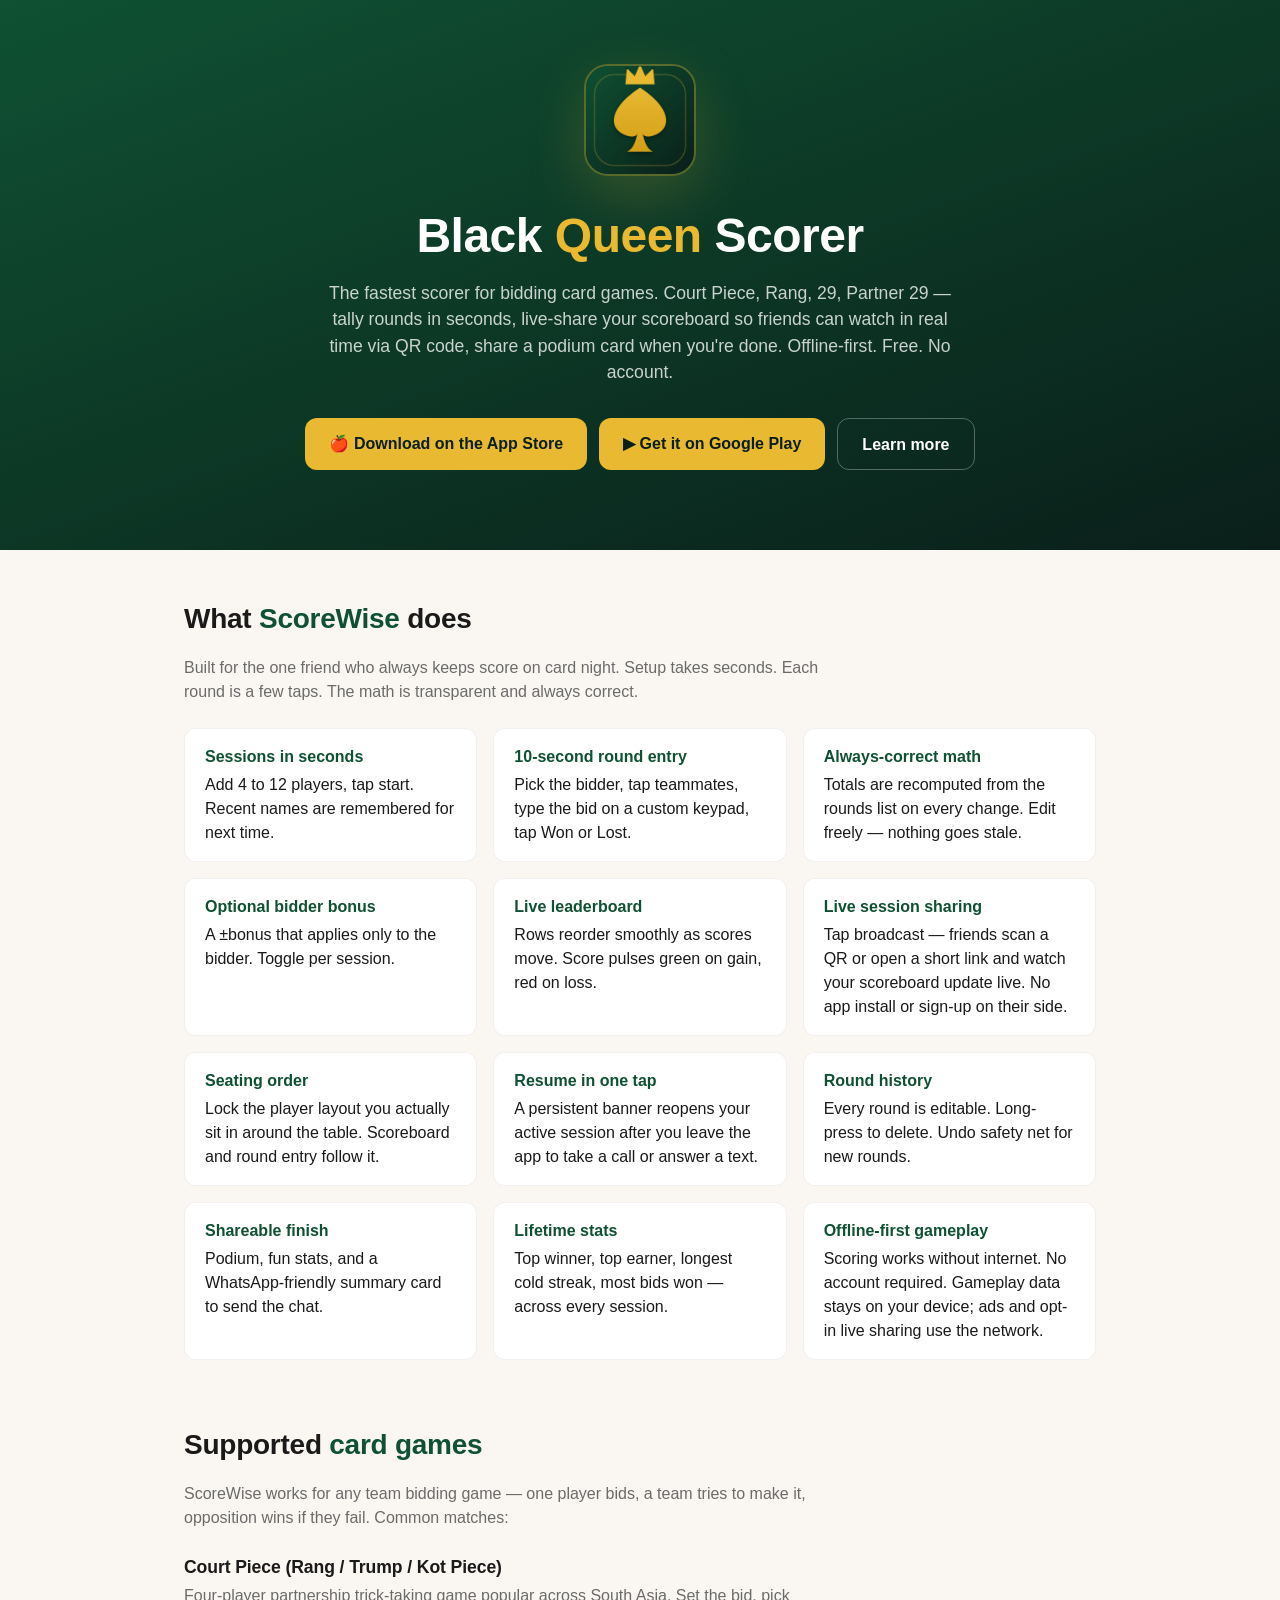
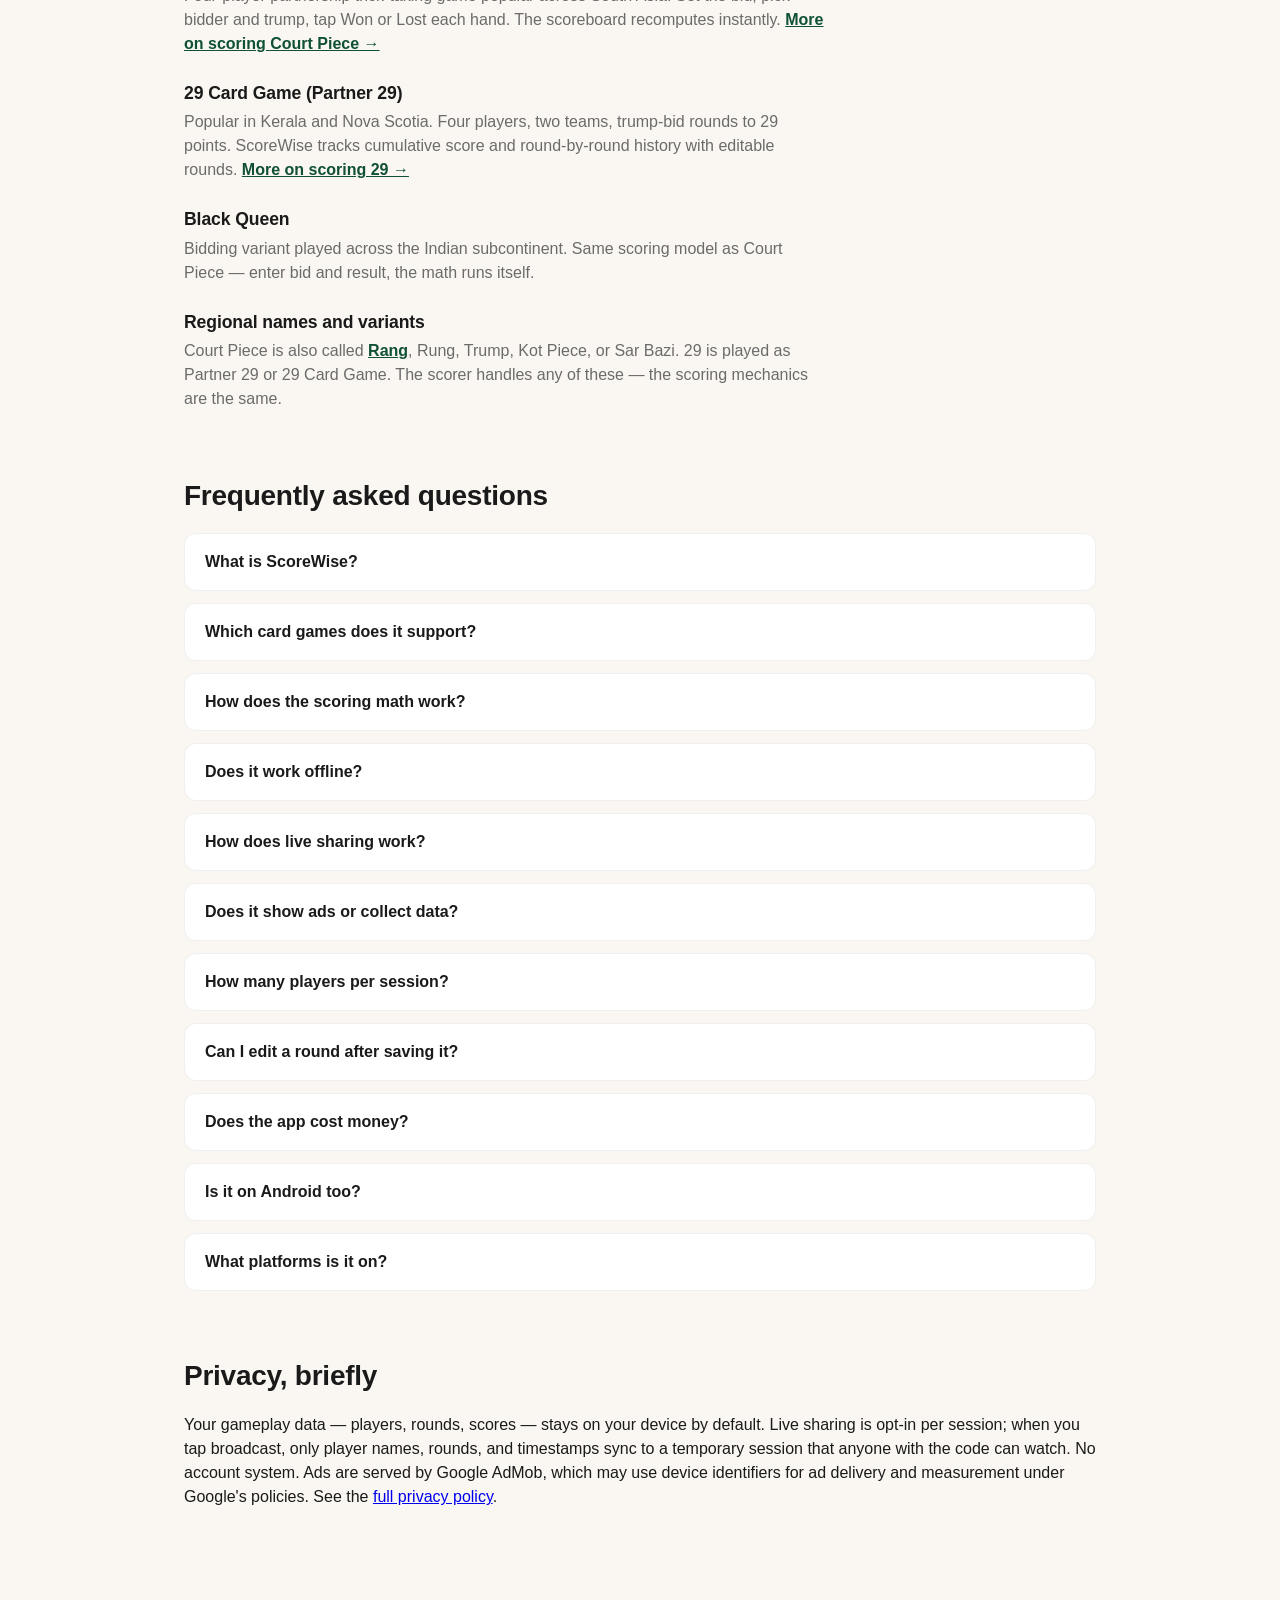
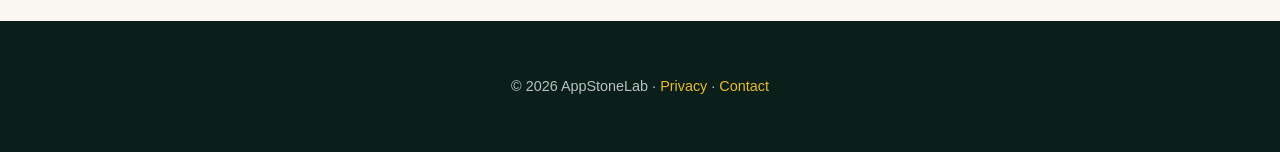
==== commit d3a6fc26: "chore(site): rebrand landing pages to ScoreWise; update App Store slug App renamed to ScoreWise on b" ====
--- a/docs/index.html
+++ b/docs/index.html
@@ -3,19 +3,19 @@
 <head>
   <meta charset="utf-8" />
   <meta name="viewport" content="width=device-width,initial-scale=1" />
-  <title>Black Queen Scorer — Court Piece, Rang, 29 Scorer with Live-Share Scoreboard</title>
-
-  <meta name="description" content="Black Queen Scorer is a fast, offline-first score tracker for bidding card games like Court Piece, Rang, 29, and Partner 29. Live-share your scoreboard so friends can watch in real time via QR code. Free, no account required." />
+  <title>ScoreWise — Court Piece, Rang, 29 Scorer with Live-Share Scoreboard</title>
+
+  <meta name="description" content="ScoreWise is a fast, offline-first score tracker for bidding card games like Court Piece, Rang, 29, and Partner 29. Live-share your scoreboard so friends can watch in real time via QR code. Free, no account required." />
   <meta name="keywords" content="card game scorer, Court Piece scorer, Rang scorer, 29 card game scorer, Partner 29, Black Queen, bidding card game, offline scorer, live scoreboard, card night, team card game, card game leaderboard, QR scoreboard" />
   <meta name="author" content="AppStoneLab" />
 
   <meta property="og:type" content="website" />
-  <meta property="og:title" content="Black Queen Scorer — Live-share card-night scoreboards" />
+  <meta property="og:title" content="ScoreWise — Live-share card-night scoreboards" />
   <meta property="og:description" content="Fast offline scorer for Court Piece, Rang, 29, and more. Live-share your scoreboard with friends via QR code or short link." />
   <meta property="og:image" content="https://appstonelabgit.github.io/black-queen-scorer/og.png" />
   <meta property="og:url" content="https://appstonelabgit.github.io/black-queen-scorer/" />
   <meta name="twitter:card" content="summary_large_image" />
-  <meta name="twitter:title" content="Black Queen Scorer" />
+  <meta name="twitter:title" content="ScoreWise" />
   <meta name="twitter:description" content="Fast offline scorer for bidding card games. Live-share your scoreboard with friends via QR code. Free, no account required." />
   <meta name="twitter:image" content="https://appstonelabgit.github.io/black-queen-scorer/og.png" />
   <link rel="canonical" href="https://appstonelabgit.github.io/black-queen-scorer/" />
@@ -27,11 +27,11 @@
   {
     "@context": "https://schema.org",
     "@type": "MobileApplication",
-    "name": "Black Queen Scorer",
+    "name": "ScoreWise",
     "description": "A fast, offline-first score tracker for bidding-based team card games. Tracks scores across rounds for Court Piece, Rang, 29, Partner 29, Black Queen, and similar variants. Includes opt-in live sharing so friends can watch the scoreboard update in real time via QR code or short link. Free, no account required.",
     "url": "https://appstonelabgit.github.io/black-queen-scorer/",
-    "installUrl": "https://apps.apple.com/us/app/black-queen-scorer/id6762565568",
-    "downloadUrl": "https://apps.apple.com/us/app/black-queen-scorer/id6762565568",
+    "installUrl": "https://apps.apple.com/us/app/scorewise-card-game-scorer/id6762565568",
+    "downloadUrl": "https://apps.apple.com/us/app/scorewise-card-game-scorer/id6762565568",
     "applicationCategory": "GameApplication",
     "applicationSubCategory": "Card Game Utility",
     "operatingSystem": "iOS 13+, Android 5+",
@@ -73,11 +73,11 @@
   {
     "@context": "https://schema.org",
     "@type": "MobileApplication",
-    "name": "Black Queen Scorer (Android)",
-    "description": "Android build of Black Queen Scorer — fast, offline-first scorer for bidding-based team card games. Same features as the iOS build.",
+    "name": "ScoreWise (Android)",
+    "description": "Android build of ScoreWise — fast, offline-first scorer for bidding-based team card games. Same features as the iOS build.",
     "url": "https://appstonelabgit.github.io/black-queen-scorer/",
-    "installUrl": "https://play.google.com/store/apps/details?id=com.blackqueenscorer.app",
-    "downloadUrl": "https://play.google.com/store/apps/details?id=com.blackqueenscorer.app",
+    "installUrl": "https://play.google.com/store/apps/details?id=com.scorewise.cardscorer",
+    "downloadUrl": "https://play.google.com/store/apps/details?id=com.scorewise.cardscorer",
     "applicationCategory": "GameApplication",
     "applicationSubCategory": "Card Game Utility",
     "operatingSystem": "Android 5+",
@@ -95,15 +95,15 @@
     "mainEntity": [
       {
         "@type": "Question",
-        "name": "What is Black Queen Scorer?",
-        "acceptedAnswer": {
-          "@type": "Answer",
-          "text": "Black Queen Scorer is a mobile app that tracks scores across rounds for bidding-based team card games. It replaces the pen-and-paper scoring sheet that one person always ends up maintaining on card nights. It does not simulate card play — it only handles scoring."
-        }
-      },
-      {
-        "@type": "Question",
-        "name": "Which card games does Black Queen Scorer support?",
+        "name": "What is ScoreWise?",
+        "acceptedAnswer": {
+          "@type": "Answer",
+          "text": "ScoreWise is a mobile app that tracks scores across rounds for bidding-based team card games. It replaces the pen-and-paper scoring sheet that one person always ends up maintaining on card nights. It does not simulate card play — it only handles scoring."
+        }
+      },
+      {
+        "@type": "Question",
+        "name": "Which card games does ScoreWise support?",
         "acceptedAnswer": {
           "@type": "Answer",
           "text": "Any team bidding game where one player bids an amount, a team (the bidder plus optional teammates) tries to win that bid, and the opposition wins if the team fails. Common examples: Court Piece, Rang (Trump), 29, Partner 29, Black Queen, and many regional variants."
@@ -119,7 +119,7 @@
       },
       {
         "@type": "Question",
-        "name": "Does Black Queen Scorer work offline?",
+        "name": "Does ScoreWise work offline?",
         "acceptedAnswer": {
           "@type": "Answer",
           "text": "Gameplay works fully offline. Player names, rounds, scores, and session history are stored locally on your device. An internet connection is only used to load ads and for the optional live-sharing feature."
@@ -162,7 +162,7 @@
         "name": "Does the app cost money?",
         "acceptedAnswer": {
           "@type": "Answer",
-          "text": "No. Black Queen Scorer is free on the App Store and Google Play. It is supported by ads; there are no in-app purchases."
+          "text": "No. ScoreWise is free on the App Store and Google Play. It is supported by ads; there are no in-app purchases."
         }
       },
       {
@@ -170,7 +170,7 @@
         "name": "Is it on Android too?",
         "acceptedAnswer": {
           "@type": "Answer",
-          "text": "Yes. Black Queen Scorer is available on the Google Play Store and the Apple App Store. Same features, same price (free)."
+          "text": "Yes. ScoreWise is available on the Google Play Store and the Apple App Store. Same features, same price (free)."
         }
       },
       {
@@ -190,20 +190,20 @@
 <body>
   <header class="hero">
     <div class="crest">
-      <img src="./icon.png" alt="Black Queen Scorer app icon — a gold crown and spade on an emerald tile" />
+      <img src="./icon.png" alt="ScoreWise app icon — a gold crown and spade on an emerald tile" />
     </div>
     <h1>Black <span class="accent">Queen</span> Scorer</h1>
     <p class="tagline">The fastest scorer for bidding card games. Court Piece, Rang, 29, Partner 29 — tally rounds in seconds, live-share your scoreboard so friends can watch in real time via QR code, share a podium card when you're done. Offline-first. Free. No account.</p>
     <div class="cta">
-      <a href="https://apps.apple.com/us/app/black-queen-scorer/id6762565568" title="Download on the App Store">🍎 Download on the App Store</a>
-      <a href="https://play.google.com/store/apps/details?id=com.blackqueenscorer.app" title="Get it on Google Play">▶ Get it on Google Play</a>
+      <a href="https://apps.apple.com/us/app/scorewise-card-game-scorer/id6762565568" title="Download on the App Store">🍎 Download on the App Store</a>
+      <a href="https://play.google.com/store/apps/details?id=com.scorewise.cardscorer" title="Get it on Google Play">▶ Get it on Google Play</a>
       <a href="#faq" class="ghost">Learn more</a>
     </div>
   </header>
 
   <main>
     <section id="features">
-      <h2>What <span class="accent">Black Queen Scorer</span> does</h2>
+      <h2>What <span class="accent">ScoreWise</span> does</h2>
       <p class="lede">Built for the one friend who always keeps score on card night. Setup takes seconds. Each round is a few taps. The math is transparent and always correct.</p>
       <ul class="features">
         <li>
@@ -259,13 +259,13 @@
 
     <section id="supported-games">
       <h2>Supported <span class="accent">card games</span></h2>
-      <p class="lede">Black Queen Scorer works for any team bidding game — one player bids, a team tries to make it, opposition wins if they fail. Common matches:</p>
+      <p class="lede">ScoreWise works for any team bidding game — one player bids, a team tries to make it, opposition wins if they fail. Common matches:</p>
 
       <h3>Court Piece (Rang / Trump / Kot Piece)</h3>
       <p>Four-player partnership trick-taking game popular across South Asia. Set the bid, pick bidder and trump, tap Won or Lost each hand. The scoreboard recomputes instantly. <a href="./court-piece/">More on scoring Court Piece →</a></p>
 
       <h3>29 Card Game (Partner 29)</h3>
-      <p>Popular in Kerala and Nova Scotia. Four players, two teams, trump-bid rounds to 29 points. Black Queen Scorer tracks cumulative score and round-by-round history with editable rounds. <a href="./29/">More on scoring 29 →</a></p>
+      <p>Popular in Kerala and Nova Scotia. Four players, two teams, trump-bid rounds to 29 points. ScoreWise tracks cumulative score and round-by-round history with editable rounds. <a href="./29/">More on scoring 29 →</a></p>
 
       <h3>Black Queen</h3>
       <p>Bidding variant played across the Indian subcontinent. Same scoring model as Court Piece — enter bid and result, the math runs itself.</p>
@@ -278,7 +278,7 @@
       <h2>Frequently asked questions</h2>
 
       <details>
-        <summary>What is Black Queen Scorer?</summary>
+        <summary>What is ScoreWise?</summary>
         <p>A mobile score tracker for bidding-based team card games. It replaces the pen-and-paper scoring sheet that one person always ends up maintaining on card nights. The app does not simulate card play — it handles scoring only.</p>
       </details>
       <details>
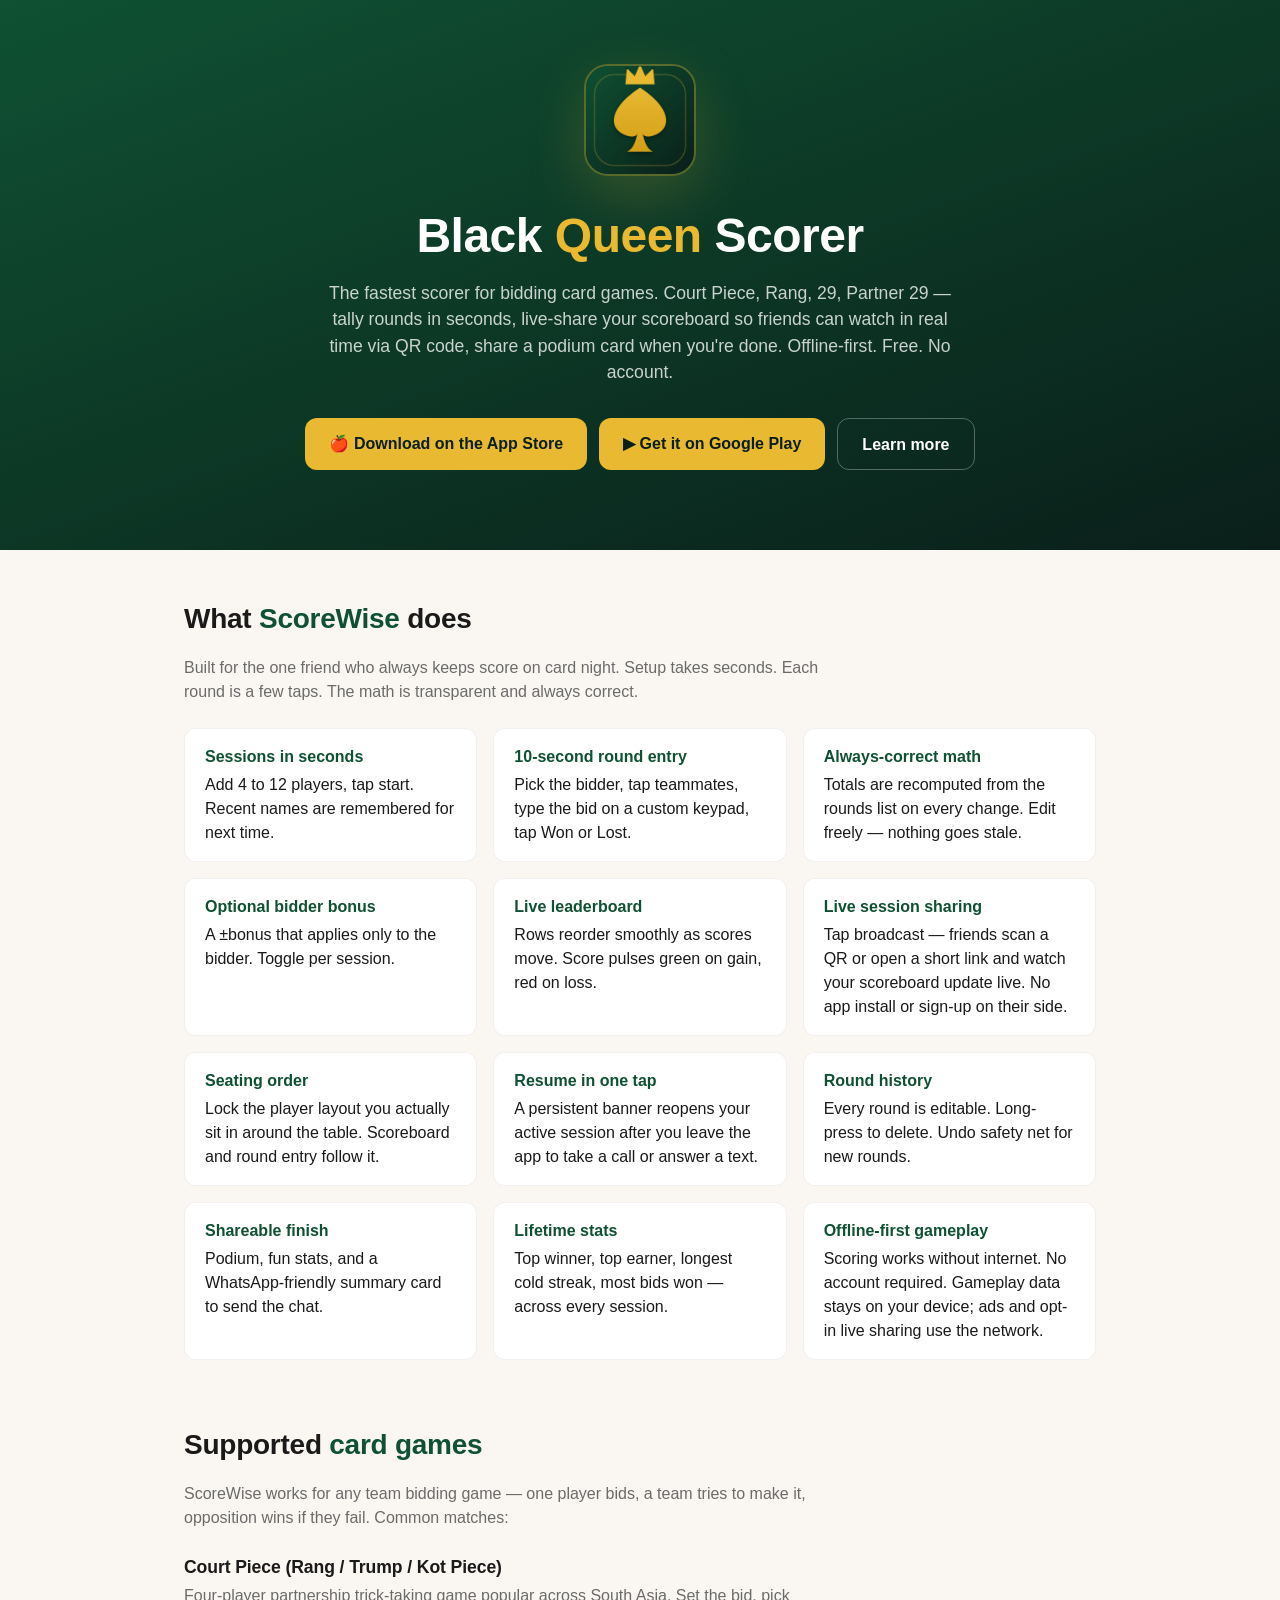
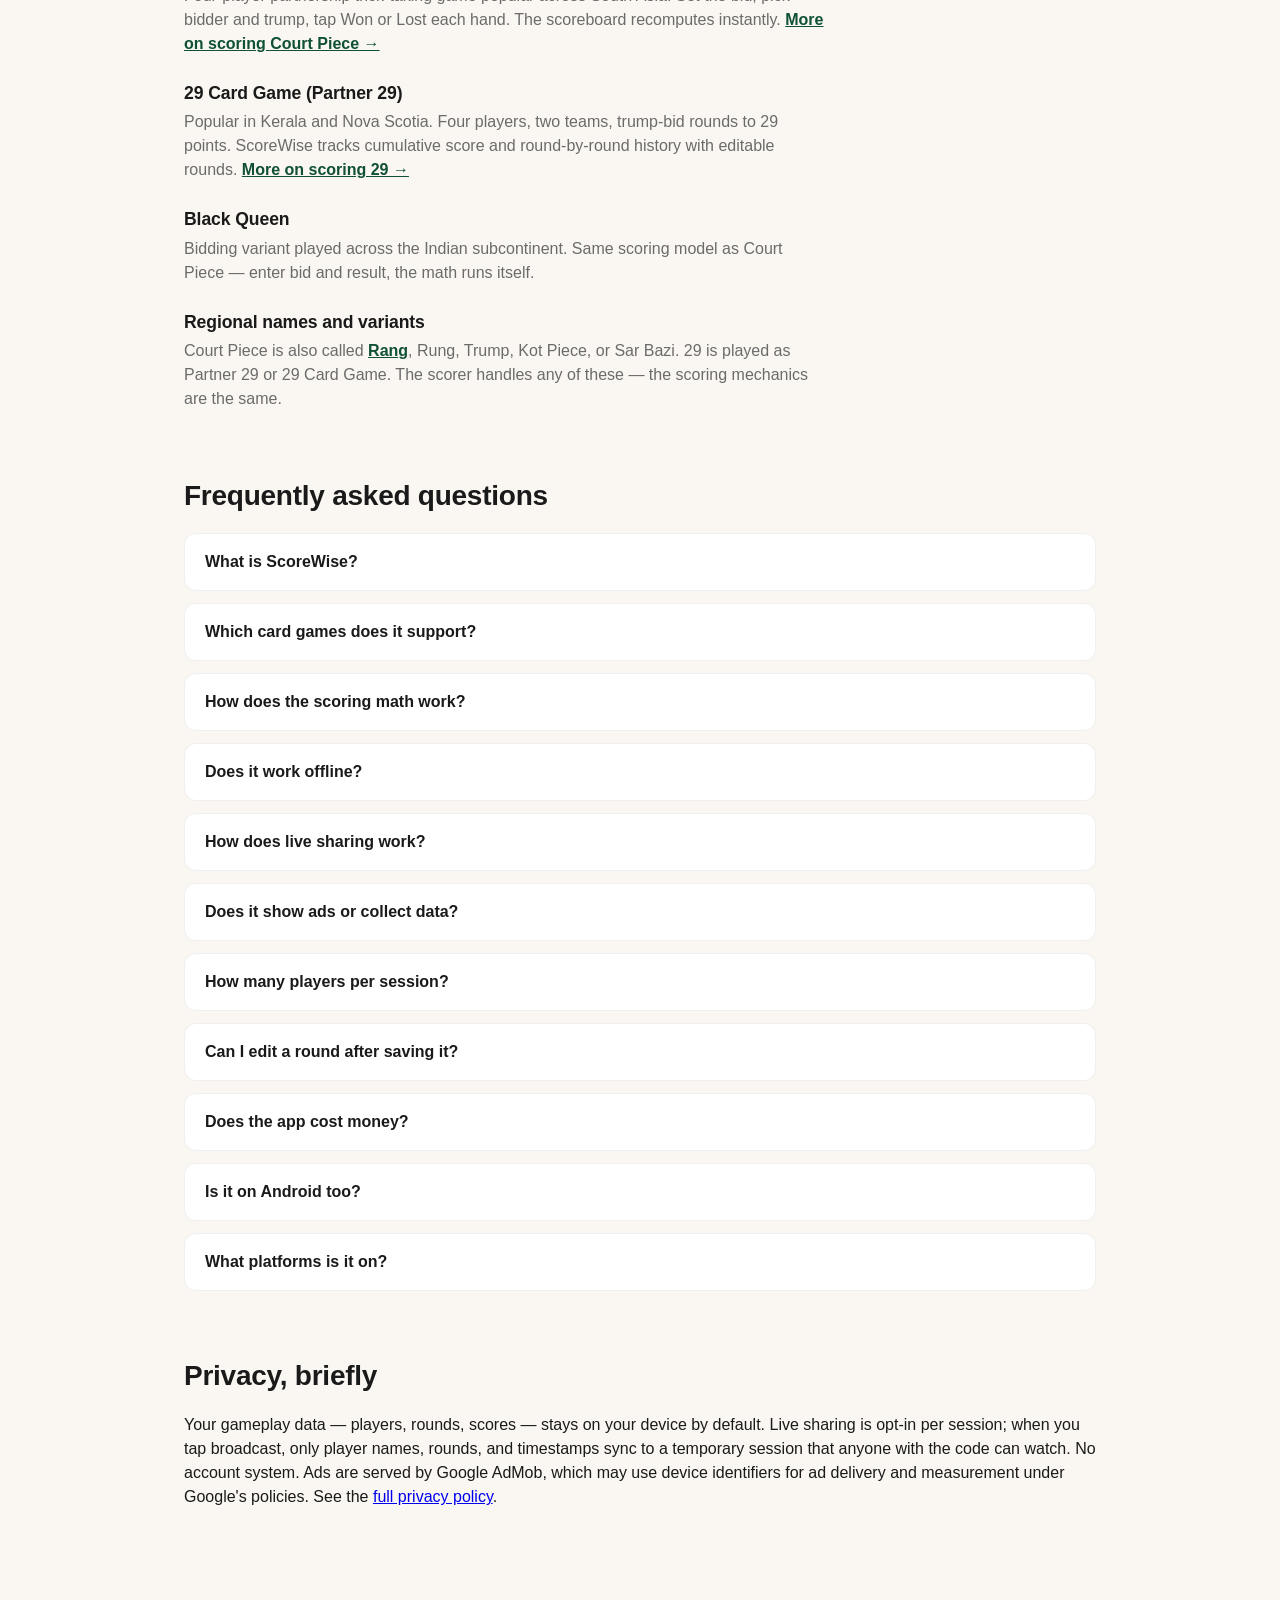
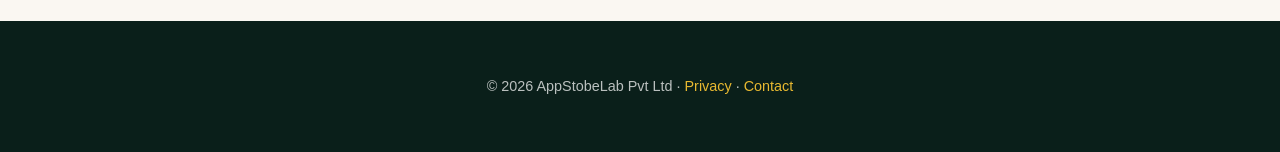
==== commit e31b13d2: "fix(site): serve clean URLs so /privacy/ resolves; add support page Google Play rejected the privacy" ====
--- a/docs/index.html
+++ b/docs/index.html
@@ -7,18 +7,18 @@
 
   <meta name="description" content="ScoreWise is a fast, offline-first score tracker for bidding card games like Court Piece, Rang, 29, and Partner 29. Live-share your scoreboard so friends can watch in real time via QR code. Free, no account required." />
   <meta name="keywords" content="card game scorer, Court Piece scorer, Rang scorer, 29 card game scorer, Partner 29, Black Queen, bidding card game, offline scorer, live scoreboard, card night, team card game, card game leaderboard, QR scoreboard" />
-  <meta name="author" content="AppStoneLab" />
+  <meta name="author" content="AppStobeLab Pvt Ltd" />
 
   <meta property="og:type" content="website" />
   <meta property="og:title" content="ScoreWise — Live-share card-night scoreboards" />
   <meta property="og:description" content="Fast offline scorer for Court Piece, Rang, 29, and more. Live-share your scoreboard with friends via QR code or short link." />
-  <meta property="og:image" content="https://appstonelabgit.github.io/black-queen-scorer/og.png" />
-  <meta property="og:url" content="https://appstonelabgit.github.io/black-queen-scorer/" />
+  <meta property="og:image" content="https://scorewise-legal.vercel.app/og.png" />
+  <meta property="og:url" content="https://scorewise-legal.vercel.app/" />
   <meta name="twitter:card" content="summary_large_image" />
   <meta name="twitter:title" content="ScoreWise" />
   <meta name="twitter:description" content="Fast offline scorer for bidding card games. Live-share your scoreboard with friends via QR code. Free, no account required." />
-  <meta name="twitter:image" content="https://appstonelabgit.github.io/black-queen-scorer/og.png" />
-  <link rel="canonical" href="https://appstonelabgit.github.io/black-queen-scorer/" />
+  <meta name="twitter:image" content="https://scorewise-legal.vercel.app/og.png" />
+  <link rel="canonical" href="https://scorewise-legal.vercel.app/" />
   <link rel="icon" href="./icon.png" />
 
   <!-- AEO: MobileApplication structured data so AI assistants (ChatGPT, Claude,
@@ -29,7 +29,7 @@
     "@type": "MobileApplication",
     "name": "ScoreWise",
     "description": "A fast, offline-first score tracker for bidding-based team card games. Tracks scores across rounds for Court Piece, Rang, 29, Partner 29, Black Queen, and similar variants. Includes opt-in live sharing so friends can watch the scoreboard update in real time via QR code or short link. Free, no account required.",
-    "url": "https://appstonelabgit.github.io/black-queen-scorer/",
+    "url": "https://scorewise-legal.vercel.app/",
     "installUrl": "https://apps.apple.com/us/app/scorewise-card-game-scorer/id6762565568",
     "downloadUrl": "https://apps.apple.com/us/app/scorewise-card-game-scorer/id6762565568",
     "applicationCategory": "GameApplication",
@@ -44,8 +44,8 @@
     "isFamilyFriendly": true,
     "creator": {
       "@type": "Organization",
-      "name": "AppStoneLab",
-      "url": "https://appstonelabgit.github.io/black-queen-scorer/"
+      "name": "AppStobeLab Pvt Ltd",
+      "url": "https://scorewise-legal.vercel.app/"
     },
     "featureList": [
       "Supports 4 to 12 players per session",
@@ -75,7 +75,7 @@
     "@type": "MobileApplication",
     "name": "ScoreWise (Android)",
     "description": "Android build of ScoreWise — fast, offline-first scorer for bidding-based team card games. Same features as the iOS build.",
-    "url": "https://appstonelabgit.github.io/black-queen-scorer/",
+    "url": "https://scorewise-legal.vercel.app/",
     "installUrl": "https://play.google.com/store/apps/details?id=com.scorewise.cardscorer",
     "downloadUrl": "https://play.google.com/store/apps/details?id=com.scorewise.cardscorer",
     "applicationCategory": "GameApplication",
@@ -330,7 +330,7 @@
   </main>
 
   <footer>
-    <p>© 2026 AppStoneLab · <a href="./privacy.html">Privacy</a> · <a href="mailto:dbvaghani@gmail.com">Contact</a></p>
+    <p>© 2026 AppStobeLab Pvt Ltd · <a href="./privacy.html">Privacy</a> · <a href="mailto:admin@shubhpanchang.com">Contact</a></p>
   </footer>
 </body>
 </html>
